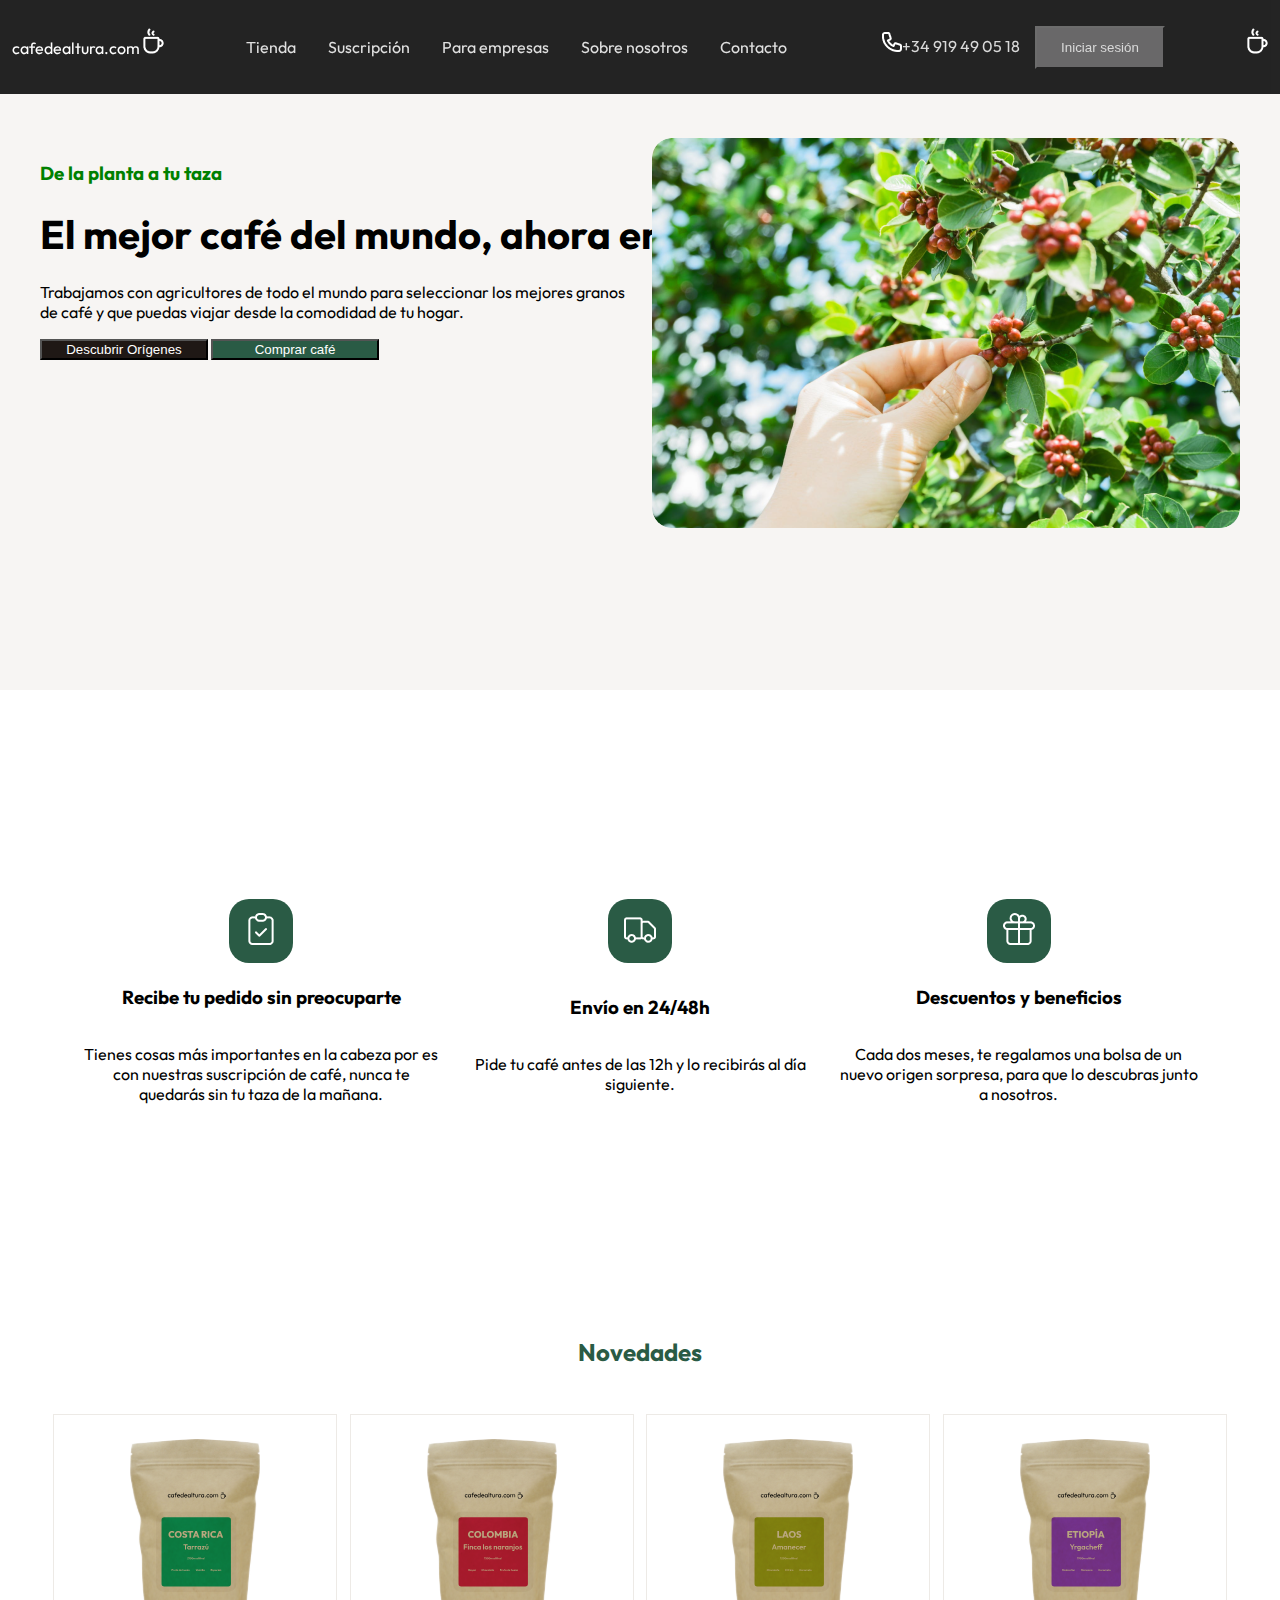
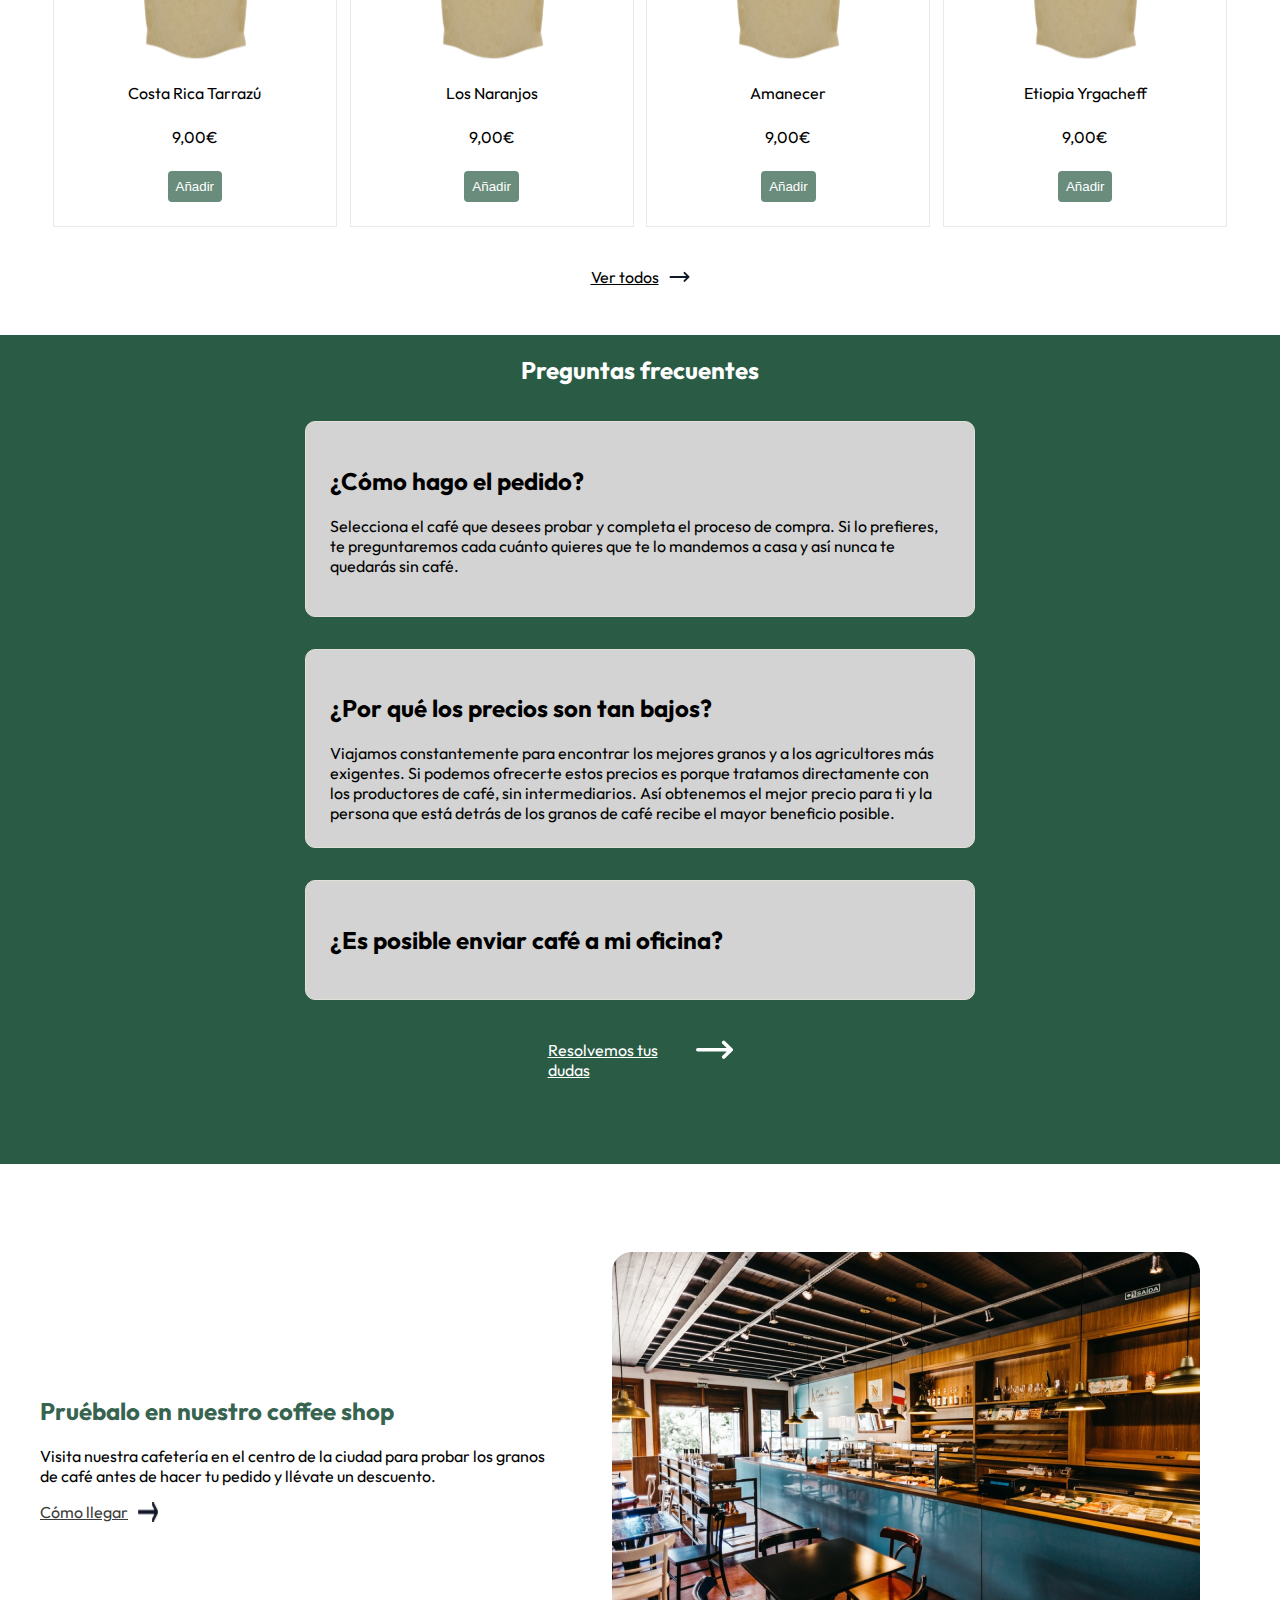
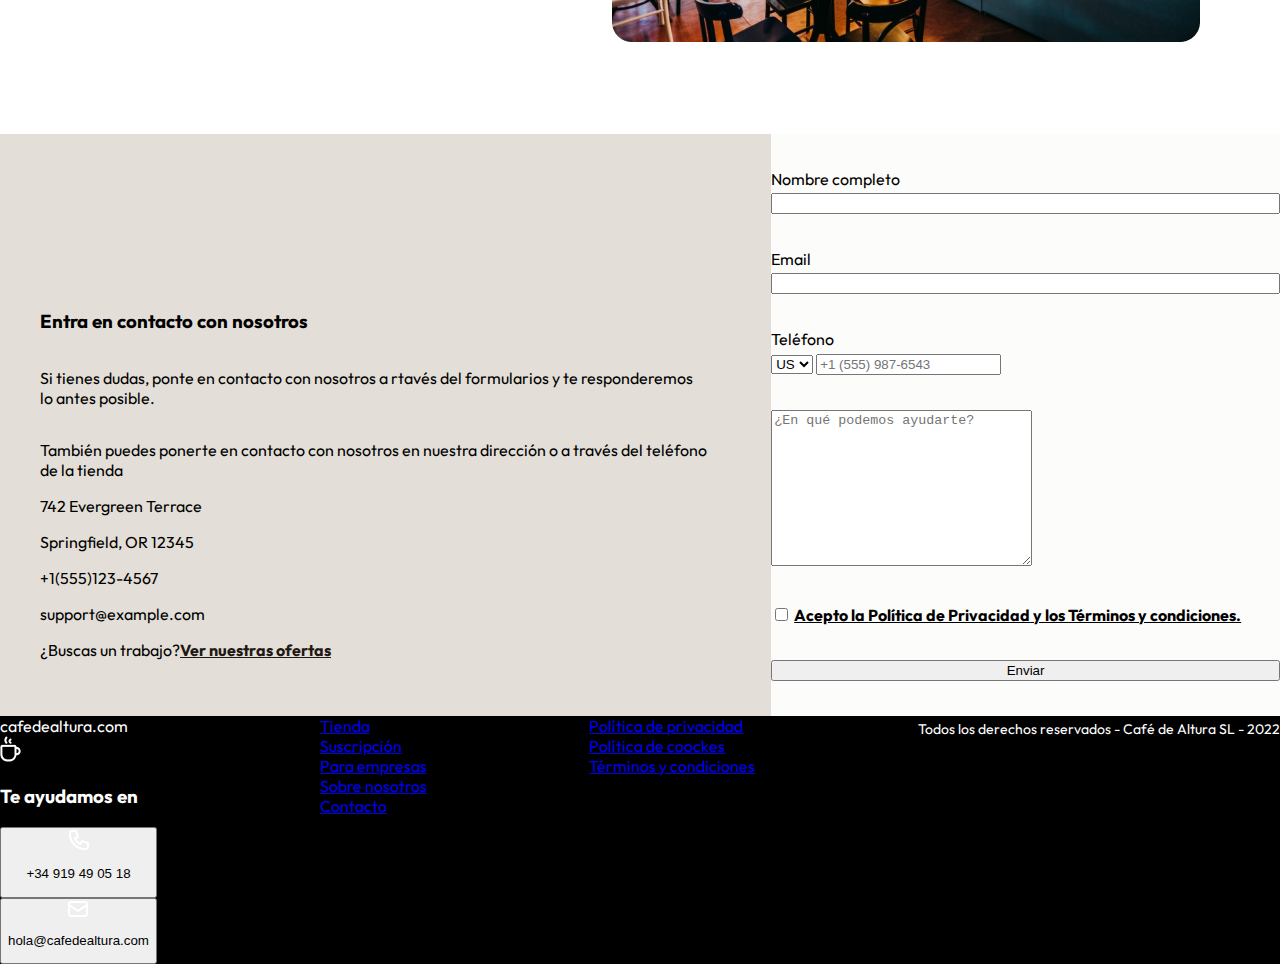
==== index.html @ 058c76ec "cierre de noche" ====
<!DOCTYPE html>
<html lang="en">

<head>
    <meta charset="UTF-8">
    <meta http-equiv="X-UA-Compatible" content="IE=edge">
    <meta name="viewport" content="width=device-width, initial-scale=1.0">
    <title>Document</title>

    <link rel="stylesheet" href="./styles/style.css">
    <link rel="preconnect" href="https://fonts.googleapis.com">
    <link rel="preconnect" href="https://fonts.gstatic.com" crossorigin>
    <link href="https://fonts.googleapis.com/css2?family=Outfit:wght@100;400&display=swap" rel="stylesheet">
</head>

<nav>
    <p>cafedealtura.com <b> <img src="./images/Vector.png"></b></p>
    <div class="splitter">
        <p class="goto">Tienda</p>
        <p class="goto">Suscripción</p>
        <p class="goto">Para empresas</p>
        <p class="goto">Sobre nosotros</p>
        <p class="goto">Contacto</p>
    </div>
    <div class="phone">
        <a type="color:black" href="/"><img src="./images/Icon.png">+34 919 49 05 18</a>


        <button id="logInButton">Iniciar sesión</button>
    </div>
    <b> <img src="./images/Vector.png"> </b>
</nav>

<body>
    <section class="description">
        <article class="product">
            <h3 id="title">De la planta a tu taza</h3>
            <h1 class="declaration">El mejor café del mundo, ahora en tu casa.</h1>
            <p id="model" style="font-size: 16px;">Trabajamos con agricultores de todo el mundo para seleccionar los
                mejores
                granos de café y que puedas
                viajar desde la comodidad de tu hogar.
            </p>
            <div class="origin">
                <button id="origin"> Descubrir Orígenes</button>
                <button id="shop">Comprar café</button>
            </div>

        </article>

        <img class="coffe" src="./images/Hero image (1).png" width="588" height="390">
    </section>

    <!------------------------------COFFECARDS-------------------------------->
    <section class="coffeecards">
        <h1 class="coffeecardsText">Café con las mejores condiciones</h1>
        <article class="coffeecardsconditions">
            <div class="coffeecard">
                <button class="buttonforbuying"> <img src="./images/Icon (1).png"> </button>
                <h3>Recibe tu pedido sin preocuparte</h3>
                <p>Tienes cosas más importantes en la cabeza por es con nuestras suscripción de café, nunca te quedarás
                    sin
                    tu taza de la mañana.
                </p>
            </div>
            <div class="coffeecard">
                <button class="buttonforbuying" id="sending"> <img src="./images/Icon of truck.png"> </button>
                <h3>Envío en 24/48h</h3>
                <p>
                    Pide tu café antes de las 12h y lo recibirás al día siguiente.
                </p>
            </div>
            <div class="coffeecard">
                <button class="buttonforbuying" id="benefits"> <img src="./images/Icon of gift.png"> </button>
                <h3>Descuentos y beneficios</h3>
                <p>
                    Cada dos meses, te regalamos una bolsa de un nuevo origen sorpresa, para que lo descubras junto a
                    nosotros.
                </p>
            </div>
        </article>
    </section>

    <!------------------------------------------- NOVELTY---------------------------------------------->
    <h2 class="noveltyText" style="color: #2A5B45">Novedades</h2>
    <section class="novelty">
        <div class="products"><img class="imageSetUp" src="./images/Images.svg">Costa Rica Tarrazú
            <div>9,00€</div>
            <button class="addButton">Añadir</button>
        </div>
        <div class="products"><img class="imageSetUp" src="./images/Images (1).svg"> Los
            Naranjos
            <div>9,00€</div>
            <button class="addButton">Añadir</button>
        </div>
        <div class="products"><img class="imageSetUp" src="./images/Images2.svg">
            Amanecer
            <div>9,00€</div>
            <button class="addButton">Añadir</button>
        </div>
        <div class="products"><img class="imageSetUp" src="./images/Images 3.svg">
            Etiopia Yrgacheff
            <div>9,00€</div>
            <button class="addButton">Añadir</button>
        </div>
    </section>
    <!-- <a href="#" class="noveltyButton">Ver todos<img class="arrowSetup" src="./images/Icon (2).svg"></a> -->
    <a href="#" class="noveltyButton">Ver todos<img src="./images/Icon (2).svg"></a>

    <!------------------------------------------  FAQS----------------->
    <section class="faq">
        <h2 style="color:#FFFFFF">Preguntas frecuentes</h2>
        <!-- <div></div> -->
        <div class="divider">
            <h2>¿Cómo hago el pedido?</h2>

            <p> Selecciona el café que desees probar y completa el proceso de compra. Si lo prefieres, te preguntaremos
                cada cuánto quieres que te lo mandemos a casa y así nunca te quedarás sin café.</p>
        </div>
        <div class="divider">
            <h2>¿Por qué los precios son tan bajos?</h2>
            <!-- <div class="divider"></div> -->
            Viajamos constantemente para encontrar los mejores granos y a los agricultores más exigentes. Si podemos
            ofrecerte estos precios es porque tratamos directamente con los productores de café, sin intermediarios. Así
            obtenemos el mejor precio para ti y la persona que está detrás de los granos de café recibe el mayor
            beneficio posible.
        </div>
        <div class="divider">
            <h2>¿Es posible enviar café a mi oficina?</h2>
        </div>
        <div class="resolveDoubts">
            <a href="#" class="resolveDoubts">Resolvemos tus dudas<img src="./images/Icon (3).svg"></a>
        </div>
    </section>
    <!----------------------- COFFE SHOP  --------------->
    <section class="cometous">
        <div class="blockInfoCoffe">
            <h2 id="tryit">Pruébalo en nuestro coffee shop</h2>
            <p id="ourshopinthemid"> Visita nuestra cafetería en el centro de la ciudad para probar los granos de café
                antes de hacer tu
                pedido y
                llévate un descuento.</p>
            <div id="reachus">
                <a id="reachus" style="color:#3E3D3D" href="#">Cómo llegar<img src="./images/right arrow.png"></a>

            </div>
        </div>
        <div class="blockImageCoffe">
            <img class="visitUs" id="cofehero" src="./images/Hero coffe.png" alt="installment">
        </div>
    </section>

    <!-------------------------------  FORM --------------->
    <section class="contactus">
        <article class="contactInfo">
            <h3 id="headerOfContactUs">Entra en contacto con nosotros</h3>
            <p>Si tienes dudas, ponte en contacto con nosotros a rtavés del formularios y te responderemos lo antes
                posible.
            </p>
            <div>
                <p>También puedes ponerte en contacto con nosotros en nuestra dirección o a través del teléfono de
                    la tienda</p>
                <div>
                    <p>742 Evergreen Terrace </p>
                    <p>Springfield, OR 12345</p>
                </div>
                <div>
                    <p> +1(555)123-4567</p>
                </div>
                <div class="mail">
                    <p>support@example.com</p>
                </div>
                <div>
                    <p> ¿Buscas un trabajo?<a id="ourOffers" href="#">Ver nuestras ofertas</a></p>
                </div>
            </div>
        </article>
        <!-- class="form-article" -->
        <form class="form">
            <!-- class="separator" -->
            <div class="nameForm">
                <label for="nameForm">Nombre completo</label>
                <input type="text" name="nameForm" id="nameForm" required>
            </div>
            <div class="email">
                <label for="emailForm">Email</label>
                <input type="email" name="emailForm" id="emailForm" required>
            </div>
            <div class="telephoneForm">
                <label for="phoneForm">Teléfono</label>
                <div class="input-phone">
                    <select name="numbersPhone" id="opt">
                        <option value="us">US</option>
                        <option value="es">ES</option>
                        <option value="gr">GR</option>
                        <option value="fr">FR</option>
                        <option value="it">IT</option>
                    </select>
                    <input type="number" name="numbersPhone" id="numbersPhone" placeholder="+1 (555) 987-6543" required
                        minlength="8" maxlength="11">
                </div>
            </div>
            <div class="textArea">
                <label for="textareaForm"></label>
                <textarea name="textareaForm" id="textareaForm" cols="30" rows="10"
                    placeholder="¿En qué podemos ayudarte?" required></textarea>
            </div>
            <div class="checkTerms">
                <input type="checkbox" name="checkForm" id="checkForm" value="acept">
                <label for="checkForm"><a id="termsandConditions" href="#">Acepto la <span id="strong">Política de
                            Privacidad</span> y
                        los <span id="strong">Términos y condiciones.</span></a></label>
            </div>
            <button type="submit" id="buttonForm">Enviar</button>
        </form>

    </section>

    <!-------------------  FOOTER  -------------------->
    <footer id="footer">
        <div class="waysOfContact">
            <div class="">
                <p class="logo">cafedealtura.com</p>
                <img src="./images/Vector.png">
            </div>
            <h3 id="wehelpyou">Te ayudamos en</h3>
            <div class="waysOfContact">
                <button>
                    <div>
                        <img src="./images/Icon.png">
                        <p>+34 919 49 05 18</p>
                    </div>
                </button>
                <button>
                    <div>
                        <img src="./images/Icon (2).png">
                        <p>hola@cafedealtura.com</p>
                    </div>
                </button>
            </div>
        </div>
        <div class="directions">
            <a href="#">Tienda</a>
            <a href="#">Suscripción</a>
            <a href="#">Para empresas</a>
            <a href="#">Sobre nosotros</a>
            <a href="#">Contacto</a>
        </div>
        <div class="terms">
            <a href="#">Política de privacidad</a>
            <a href="#">Política de coockes</a>
            <a href="#">Términos y condiciones</a>
        </div>
        </div>
        <div id="copyrightfooter">
            <p>Todos los derechos reservados - Café de Altura SL - 2022</p>
        </div>
    </footer>
    <script src="main.js" type="module"></script>
</body>

</html>
---- styles/style.css ----
html,
body {
    margin: 0;
    padding: 0;
    font-family: 'Outfit', sans-serif;
    height: 100vw;

}

.description .novelty .faq .cometous .contactus footer {
    display: flex;
    flex-direction: column;
    align-items: center;
    justify-content: flex-start;
}

/*-------------------------------------------------NAV-----------------------------------*/
nav {
    display: flex;
    align-content: flex-start;
    justify-content: space-between;
    background: black;
    padding: 12px 40px;
    color: white;
    /* height: 64px; */
    font-style: normal;
    align-items: center;
    font-weight: 400;
    line-height: 35px;
    opacity: 0.86;
    bottom: 24px;
    top: 24px;
    padding: 12px;

}

div.splitter {
    display: flex;
    justify-content: center;
    background: black;
    gap: 32px;


}

#logInButton {
    padding: 12px 24px;
    width: 130px;
    /* height: 40px; */
    background-color: #515051;
    color: #D3D3D3;
}

.phone a {
    outline: none;
    text-decoration: none;
    color: #D3D3D3;
    padding: 40px 12px;

}


.goto {
    color: white;
    /* height: 36px; */
    font-style: normal;
    font-weight: 400;
    line-height: 35px;
    opacity: 0.86;

}

.callus {
    width: 200px;
    /* height: 24px; */
}


h1 {

    line-height: 44px;
    width: 1288px;
}

/*-------------------------------------------------DESCRIPTION-----------------------------------*/
#model {
    /* height: 50px; */
    width: 600px;
}

#shop {
    background-color: #2A5B45;
    color: white;
    width: 168px;
    /* height: 40px; */
}

#origin {
    background-color: #1F1815;
    color: #FFFFFF;
    width: 168px;
    /* height: 40px; */
}

.description {
    display: flex;
    flex-direction: column;
    flex-basis: content;
    height: 500px;
    background: #E3DED74D 30%;
    padding: 48px 40px;
    gap: 8px;


}

.description .coffe {
    display: flex;
    flex-direction: row;

}

.coffe {

    position: absolute;
    bottom: 48px;
    right: 40px;
    top: 138px;
    border-radius: 20px;
}



.declaration,
#model {
    display: flex;
    flex-direction: column;
    flex-wrap: wrap;
    justify-content: space-between;
    flex-shrink: inherit;
    overflow-wrap: normal;
    align-items: flex-start;



}

.declaration {
    font-size: 40px;
    width: fit-content;
    block-size: fit-content;
}


#imageofcofferecolecting {
    display: flex;
    align-items: flex-end;
    left: 700px;
    margin-left: 700px;

}

#title {
    left: 18px;
    color: green;
}



div.phone {
    gap: 64px;
}

/*------------------------------------------------COFFECARDS------------------------------*/

article.coffeecardsconditions {
    display: flex;
    flex-direction: row;
    align-items: center;
    /* height: 486px; */
    padding: 48px 40px;
    width: 40px;
    left: 10px;
    flex: content;
    column-gap: 16px;
    justify-content: space-evenly;
}


.buttonforbuying {
    width: 64px;
    height: 64px;
    background-color: #2A5B45;
    border-radius: 20px;
    position: absolute;
    bottom: 230px;
    border: #FFFFFF;
    margin-top: 124px;
}




/* left: 10px; */
/* column-gap: 24px; */


/*importante*/
div.coffeecard {
    width: 400px;
    height: 300px;
    position: relative;
    background-color: #FFFFFF;
    display: flex;
    flex-direction: column;
    align-items: center;
    justify-content: center;
    align-content: center;
    border-radius: 20px;
}



.coffeecards {
    display: flex;
    flex-wrap: wrap;
    justify-content: center;
    align-items: center;
    text-align: center;
    align-self: flex-start;
    background-image: url(https://s3-alpha-sig.figma.com/img/03a7/c79a/086aa1e226e5adfe010fd0fb3ff3e2cb?Expires=1685318400&Signature=[base64]&Key-Pair-Id=APKAQ4GOSFWCVNEHN3O4);
    background-repeat: no-repeat;
    background-size: cover;
    background-position-x: center;
    background-position: center center;
    min-height: 60vh;
    padding: 40px;
    left: 40px;
    align-content: center;

}

/*------------------------------------------novelty-------------------------------------*/
.novelty {
    background-color: #FFFFFF;
    display: flex;
    flex-direction: row;
    align-items: center;
    justify-content: space-evenly;
    /* height: 486px; */
    align-content: center;
    align-items: baseline;
    margin: 40px;
}

.tag {
    top: -200px;
    position: relative;
}

.imageSetUp {
    margin-top: 24px;
}

.noveltyText {
    display: flex;
    flex-direction: row;
    justify-content: center;
    line-height: 44px;


}

.addButton {
    /* background-color: #2A5B45; */
    color: white;
    border-radius: 4px;
    background: rgba(42, 91, 69, 0.7);
    border-color: rgba(42, 91, 69, 0.7);
    border: none;
    padding: 8px;
    gap: 8px;
    margin-bottom: 24px;
}



.noveltyButton {
    display: flex;
    flex-direction: row;
    justify-content: center;
    text-align: center;
    position: relative;
    text-decoration: underline;
    color: black;
    gap: 10px;
    margin-bottom: 48px;

}

div.products {
    display: flex;
    flex-direction: column;
    justify-content: center;
    align-items: center;
    justify-content: space-evenly;
    width: 282px;
    /* height: auto; */
    border: 1px solid #EDEAE6;
    gap: 24px;
}

section.novedades {
    display: flex;
    flex-direction: row;
    flex: none;
    height: 348px;
}


/* #cofehero {

} */



.coffeecardsText {
    color: #FFFFFF;


}


/* p.product {
    color: white;
    font-size: 24px;
    line-height: 28px;
    text-align: initial;
    height: 240px;
    left: 200px;
    position: relative;
    bottom: 100px;
} */




/*-------------------------------------------------------FAQS-----------------------------------------*/
.divider {
    width: 620px;
    border: 1px solid #E3DED7;
    background-color: #D3D3D3;
    border-radius: 10px;
    padding: 24px;
    margin: 16px;
}

.resolveDoubts {
    gap: 10px;
    color: #FFFFFF;
    display: flex;
    margin-bottom: 52px;
    margin-top: 12px;
    outline-color: #5F8474;
}


/* .Contactus, aside{
    display: flex;
} */


.faq {
    height: auto;
    display: flex;
    flex-direction: column;
    flex-wrap: wrap;
    align-content: center;
    justify-content: space-between;
    align-items: center;
    background-color: #2A5B45;
}

/*--------------------------------------------COFFE SHOP---------------------*/
.cometous {
    display: flex;
    flex-direction: row;
    justify-content: space-between;
    flex-wrap: wrap;
    padding: 48px 40px;
    align-items: center;
}


#ourshopinthemid {
    width: 510px;
    block-size: fit-content;
}

#tryit {
    color: #376450;
}

#reachus {
    color: #3E3D3D;
    gap: 10px;
    display: flex;
}

#visitUs {
    display: flex;
    flex-direction: row;
    justify-content: center;
    height: 390px;
    flex-wrap: wrap;
    align-content: center;
    align-items: center;
}

#cofehero {
    width: 588px;
    border-radius: 20px;
    padding: 40px;
}

.visitUs {
    width: 400px;
}

/*----------------------------------------FORM----------------------------------*/
section.contactus {
    display: flex;
    flex-direction: row;
    justify-content: flex-start;
    width: auto;
    gap: 24px;
    background-color: #E3DED7;
}



#ourOffers {
    color: #1F1815;
    font-weight: bolder;
}

.contactInfo {
    background-color: #E3DED7;
    display: flex;
    flex-direction: column;
    padding: 40px;
    margin-top: 116px;
    width: auto;
    justify-content: center;
    align-items: flex-start;
    text-justify: distribute;
}

.form-article {
    width: 588px;
    height: 552px;
    display: flex;
    flex-direction: column;
    column-gap: 24px;
    justify-content: center;
    align-items: center;
    padding: 32px 32px 32px 48px;
    gap: 24px;
    margin-right: 40px;
}

.form {
    display: flex;
    flex-direction: column;
    justify-content: space-evenly;
    background-color: #FCFCFB;
    width: 588px;


}

/* .separator {
    flex-direction: column;
    display: flex;
    justify-content: space-evenly;
} */

.nameForm {
    display: flex;
    flex-direction: column;
    gap: 4px;
}

.email {
    display: flex;
    flex-direction: column;
    gap: 4px;
}

.telephoneForm {
    display: flex;
    flex-direction: column;
    gap: 4px;
}

#termsandConditions {
    color: black;
    font-weight: bold;
}




/*------------------------------------------------------------FOOTER----------------------------*/
/*eventlisteners, web storages, */

#footer {
    width: auto;
    background-color: black;
    display: flex;
    flex-direction: row;
    justify-content: space-between;


}

#copyrightfooter {
    display: flex;
    color: white;
    justify-content: center;
    font-size: 14px;
    position: relative;
    bottom: 10px;
    
}
.waysOfContact{
    display: flex;
    flex-direction: column;
}
#wehelpyou {
    color: white;

}

.logo {
    color: white;
    margin: 0px;
}

.directions {
    display: flex;
    flex-direction: column;
}

.terms {
    display: flex;
    flex-direction: column;
}
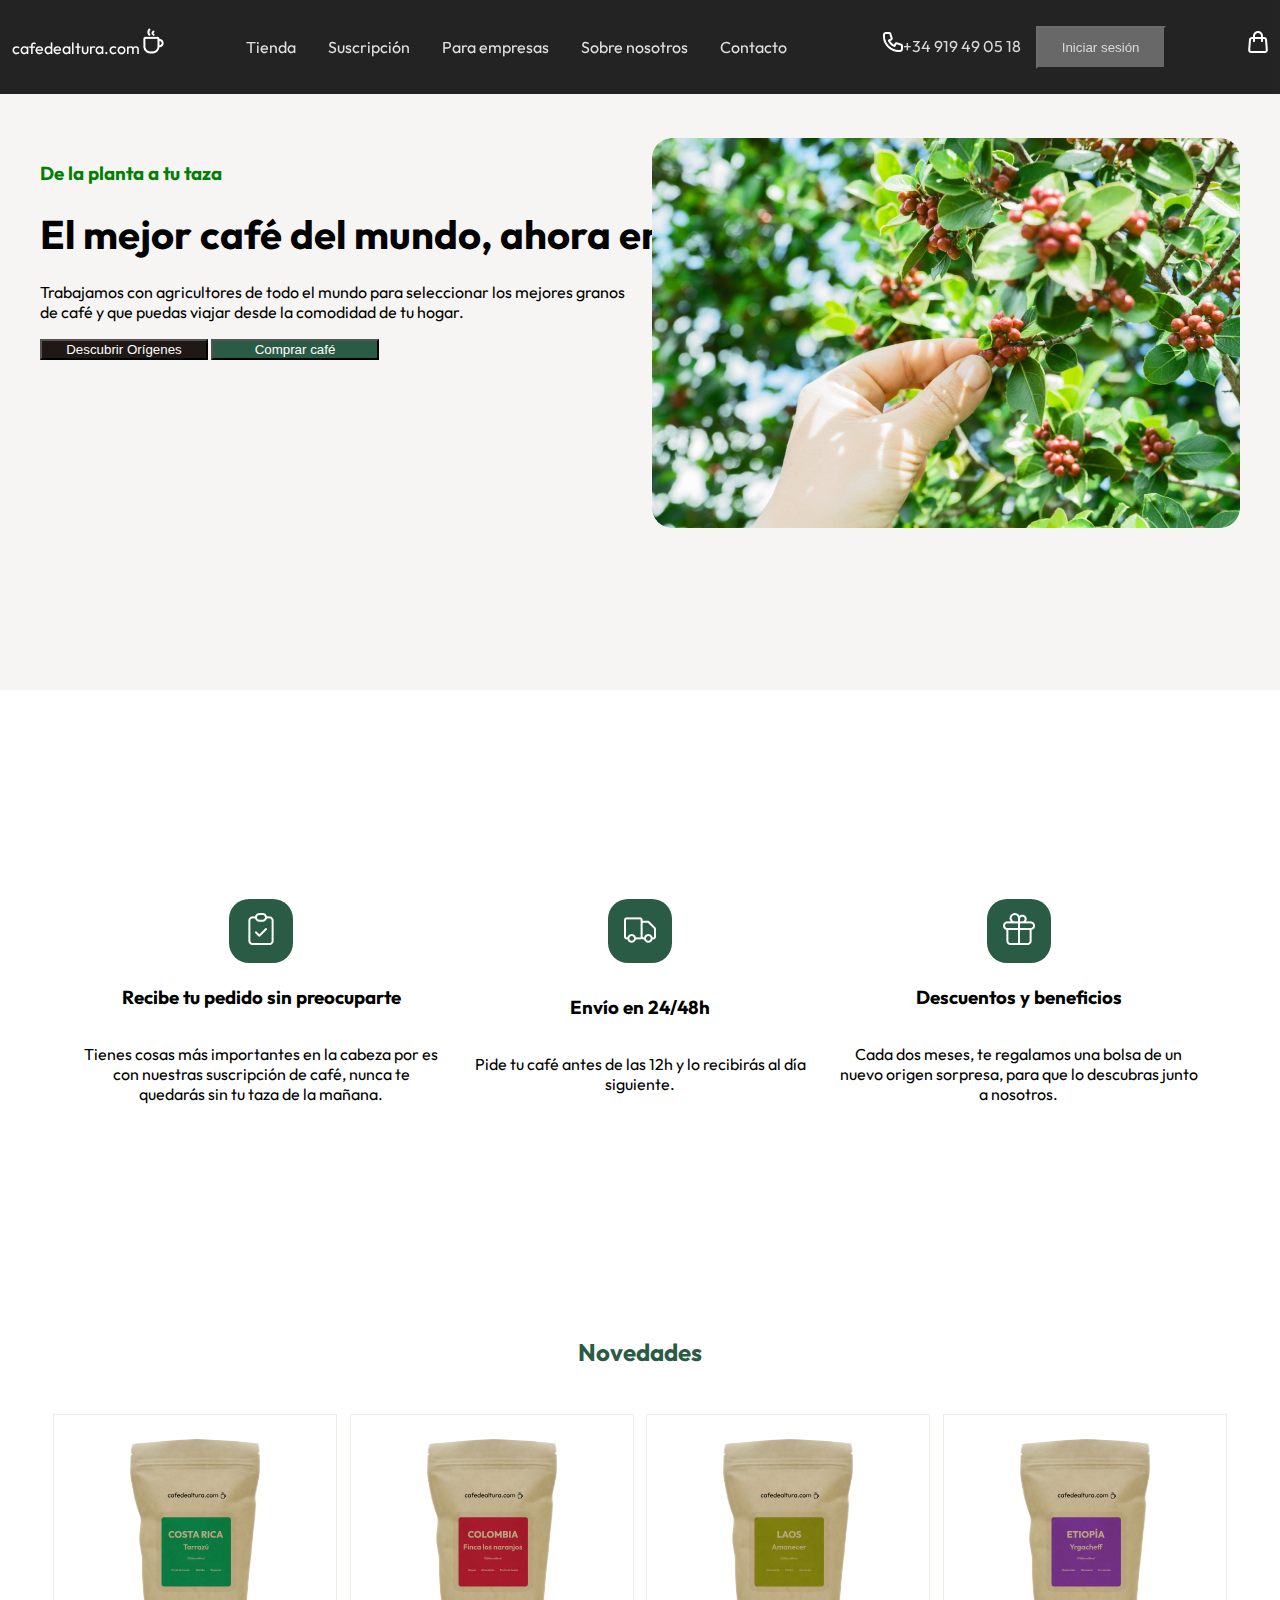
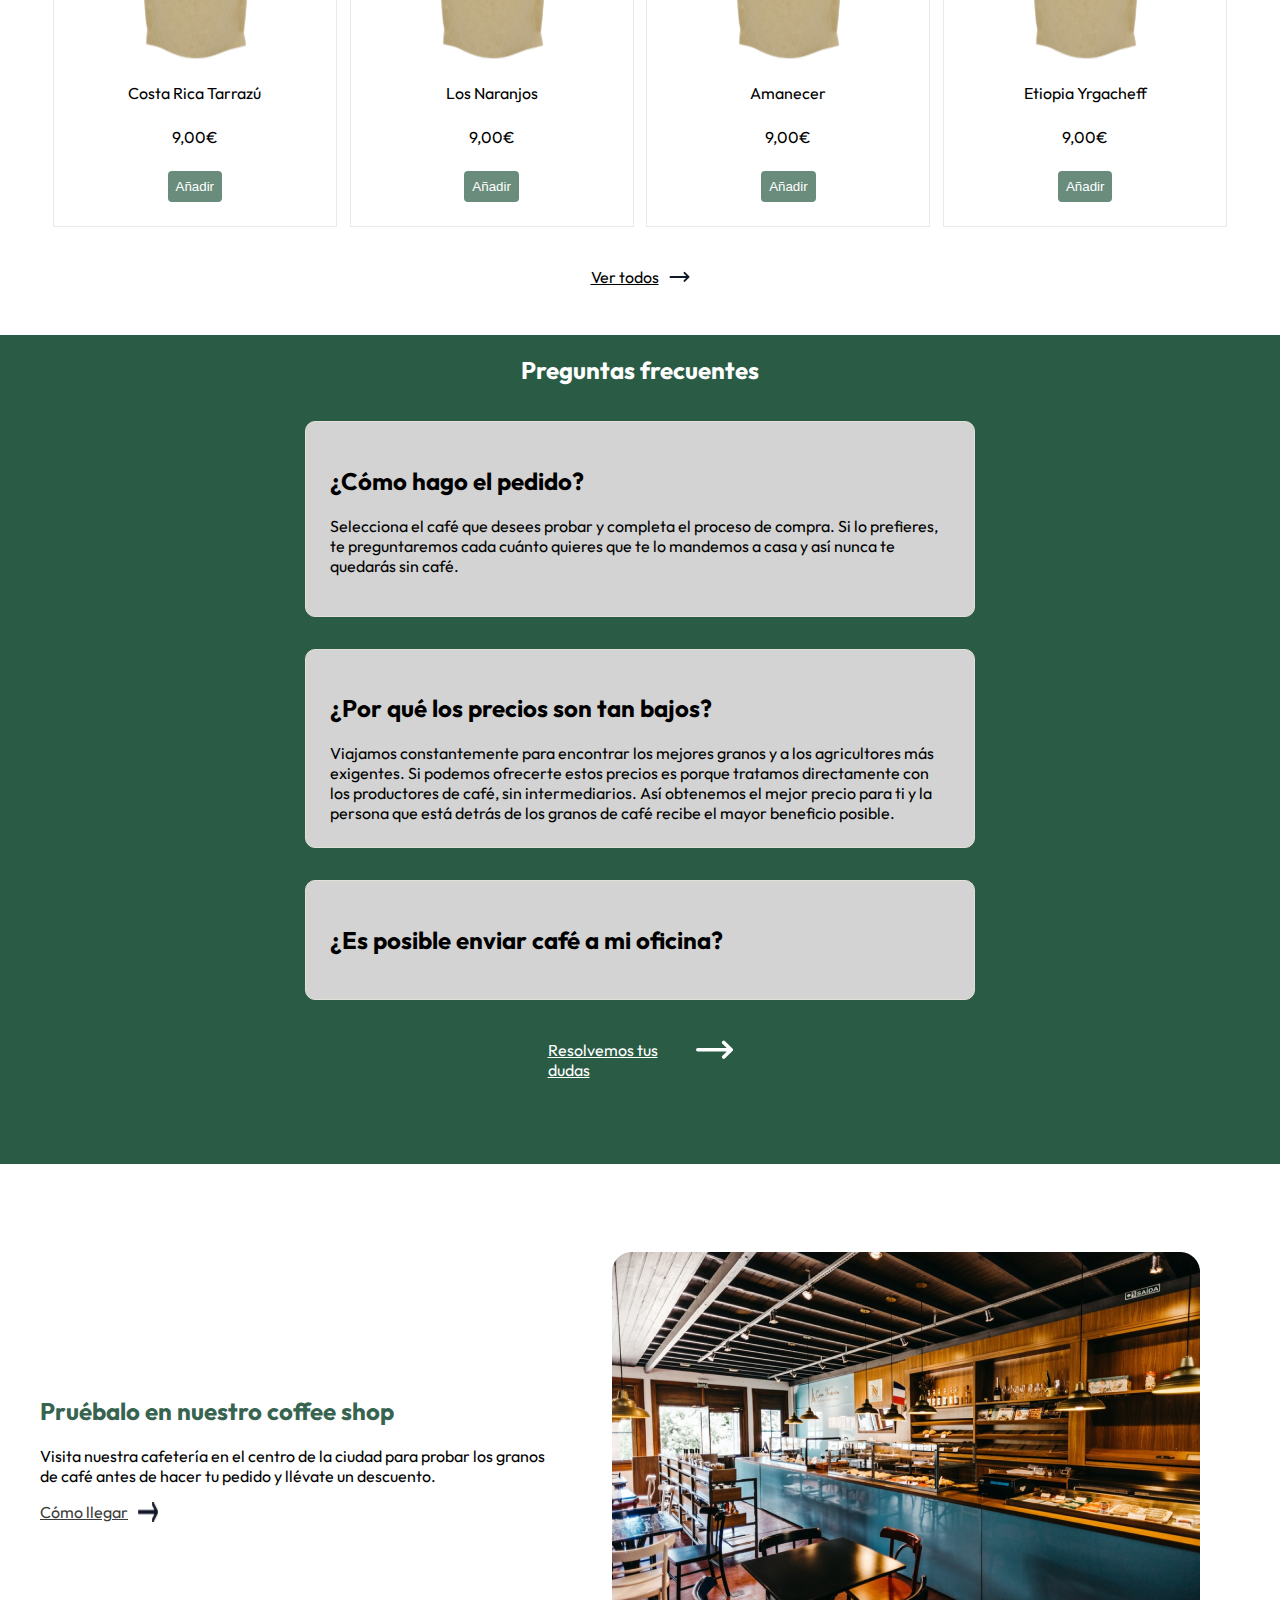
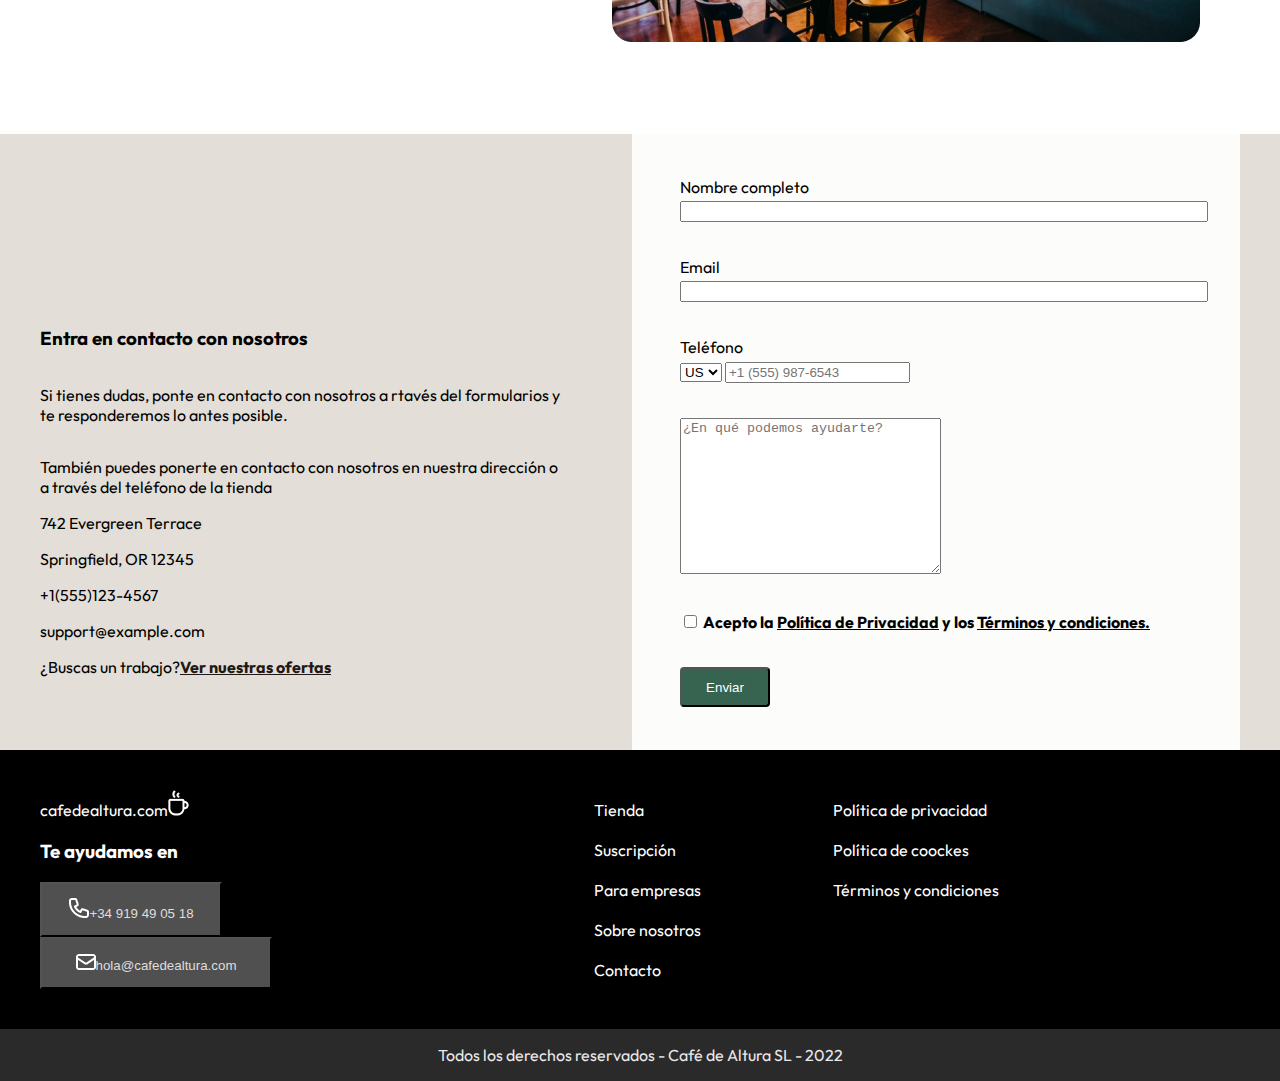
==== commit e6f3134a: "footer and form finished" ====
--- a/index.html
+++ b/index.html
@@ -28,7 +28,7 @@
 
         <button id="logInButton">Iniciar sesión</button>
     </div>
-    <b> <img src="./images/Vector.png"> </b>
+    <b> <img src="./images/Group.png"> </b>
 </nav>
 
 <body>
@@ -217,40 +217,43 @@
     </section>
 
     <!-------------------  FOOTER  -------------------->
-    <footer id="footer">
-        <div class="waysOfContact">
-            <div class="">
-                <p class="logo">cafedealtura.com</p>
-                <img src="./images/Vector.png">
-            </div>
-            <h3 id="wehelpyou">Te ayudamos en</h3>
-            <div class="waysOfContact">
-                <button>
-                    <div>
-                        <img src="./images/Icon.png">
-                        <p>+34 919 49 05 18</p>
-                    </div>
-                </button>
-                <button>
-                    <div>
-                        <img src="./images/Icon (2).png">
-                        <p>hola@cafedealtura.com</p>
-                    </div>
-                </button>
-            </div>
-        </div>
-        <div class="directions">
-            <a href="#">Tienda</a>
-            <a href="#">Suscripción</a>
-            <a href="#">Para empresas</a>
-            <a href="#">Sobre nosotros</a>
-            <a href="#">Contacto</a>
-        </div>
-        <div class="terms">
-            <a href="#">Política de privacidad</a>
-            <a href="#">Política de coockes</a>
-            <a href="#">Términos y condiciones</a>
-        </div>
+    <footer class="firstPartOfFooter">
+        <div id="footer">
+            <div class="waysOfContact" id="identity">
+                <div>
+                    <p class="logo">cafedealtura.com<img src="./images/Vector.png"></p>
+                </div>
+                <h3 id="wehelpyou">Te ayudamos en</h3>
+                <div class="waysOfContact">
+                    <button class="contact" id="phone">
+                        <div>
+                            <p><img src="./images/Icon.png">+34 919 49 05 18</p>
+                        </div>
+                    </button>
+                    <div></div>
+                    <button class="contact" id="email">
+                        <div>
+                            <p><img src="./images/Icon (2).png">hola@cafedealtura.com</p>
+                        </div>
+                    </button>
+                </div>
+            </div>
+            <div class="directionsAndTerms">
+                <div class="directions">
+                    <a href="#" class="logo">Tienda</a>
+                    <a href="#" class="logo">Suscripción</a>
+                    <a href="#" class="logo">Para empresas</a>
+                    <a href="#" class="logo">Sobre nosotros</a>
+                    <a href="#" class="logo">Contacto</a>
+                </div>
+                <div class="terms">
+                    <a href="#" class="logo">Política de privacidad</a>
+                    <a href="#" class="logo">Política de coockes</a>
+                    <a href="#" class="logo">Términos y condiciones</a>
+                </div>
+                
+            </div>
+            <div></div>
         </div>
         <div id="copyrightfooter">
             <p>Todos los derechos reservados - Café de Altura SL - 2022</p>
--- a/styles/style.css
+++ b/styles/style.css
@@ -431,11 +431,11 @@
 section.contactus {
     display: flex;
     flex-direction: row;
-    justify-content: flex-start;
+    justify-content: space-between;
     width: auto;
     gap: 24px;
     background-color: #E3DED7;
-}
+flex-wrap: nowrap;}
 
 
 
@@ -454,36 +454,28 @@
     justify-content: center;
     align-items: flex-start;
     text-justify: distribute;
-}
-
-.form-article {
+    width: 50vw;
+}
+
+.form {
     width: 588px;
     height: 552px;
     display: flex;
     flex-direction: column;
     column-gap: 24px;
     justify-content: center;
-    align-items: center;
     padding: 32px 32px 32px 48px;
     gap: 24px;
     margin-right: 40px;
-}
-
-.form {
-    display: flex;
-    flex-direction: column;
     justify-content: space-evenly;
     background-color: #FCFCFB;
-    width: 588px;
-
-
-}
-
-/* .separator {
-    flex-direction: column;
-    display: flex;
-    justify-content: space-evenly;
-} */
+    width: 50vw;
+}
+
+
+#strong{
+    text-decoration: underline;
+}
 
 .nameForm {
     display: flex;
@@ -506,53 +498,136 @@
 #termsandConditions {
     color: black;
     font-weight: bold;
-}
-
-
+    text-decoration: none;
+}
+
+#buttonForm {
+    width: 90px;
+    height: 40px;
+    background-color: #376450;
+    color: white;
+    border-radius: 4px;
+}
+.checkForm{
+    text-decoration: none;
+}
 
 
 /*------------------------------------------------------------FOOTER----------------------------*/
 /*eventlisteners, web storages, */
-
-#footer {
+.firstPartOfFooter {
+    display: flex;
+    flex-direction: column;
+    justify-content: space-between;
+}
+
+
+#footer  {
     width: auto;
     background-color: black;
     display: flex;
     flex-direction: row;
     justify-content: space-between;
-
-
-}
+    row-gap: 100px;
+
+}
+
 
 #copyrightfooter {
     display: flex;
-    color: white;
-    justify-content: center;
-    font-size: 14px;
+    flex-direction: column;
+    align-items: flex-start;
+    justify-content: center;
+    align-content: center;
+    flex-wrap: wrap;
+    background-color: #2B2A2B;
+    color: #E9E9E9;
+}
+
+
+
+#identity {
+    padding: 40px;
+}
+
+.waysOfContact {
+    display: flex;
+    flex-direction: column;
+
+
+}
+
+#wehelpyou {
+    color: white;
+
+}
+
+.directionsAndTerms {
+    display: flex;
+    flex-direction: row;
+    justify-content: space-between;
+    align-items: center;
     position: relative;
-    bottom: 10px;
-    
-}
-.waysOfContact{
-    display: flex;
-    flex-direction: column;
-}
-#wehelpyou {
-    color: white;
-
+    width: 425px;
+}
+
+.logo a:hover {
+    color: white;
+    margin: 0px;
+    text-decoration: none;
 }
 
 .logo {
     color: white;
     margin: 0px;
+    text-decoration: none;
+}
+
+a.logo {
+    margin: 10px;
+}
+
+a.logo:link {
+    text-decoration: none;
 }
 
 .directions {
     display: flex;
     flex-direction: column;
-}
+    justify-content: center;
+    column-gap: 16px;
+
+
+
+}
+
 
 .terms {
     display: flex;
     flex-direction: column;
+    justify-content: center;
+    align-items: flex-start;
+    align-content: stretch;
+    flex-wrap: wrap;
+    bottom: 40px;
+    position: relative;
+
+}
+
+.terms a {
+    text-decoration: none;
+}
+
+#email {
+    width: 232px;
+}
+
+.contact {
+    color: #DEDEDE;
+    background-color: #515051;
+}
+
+
+#phone {
+    width: 182px;
 }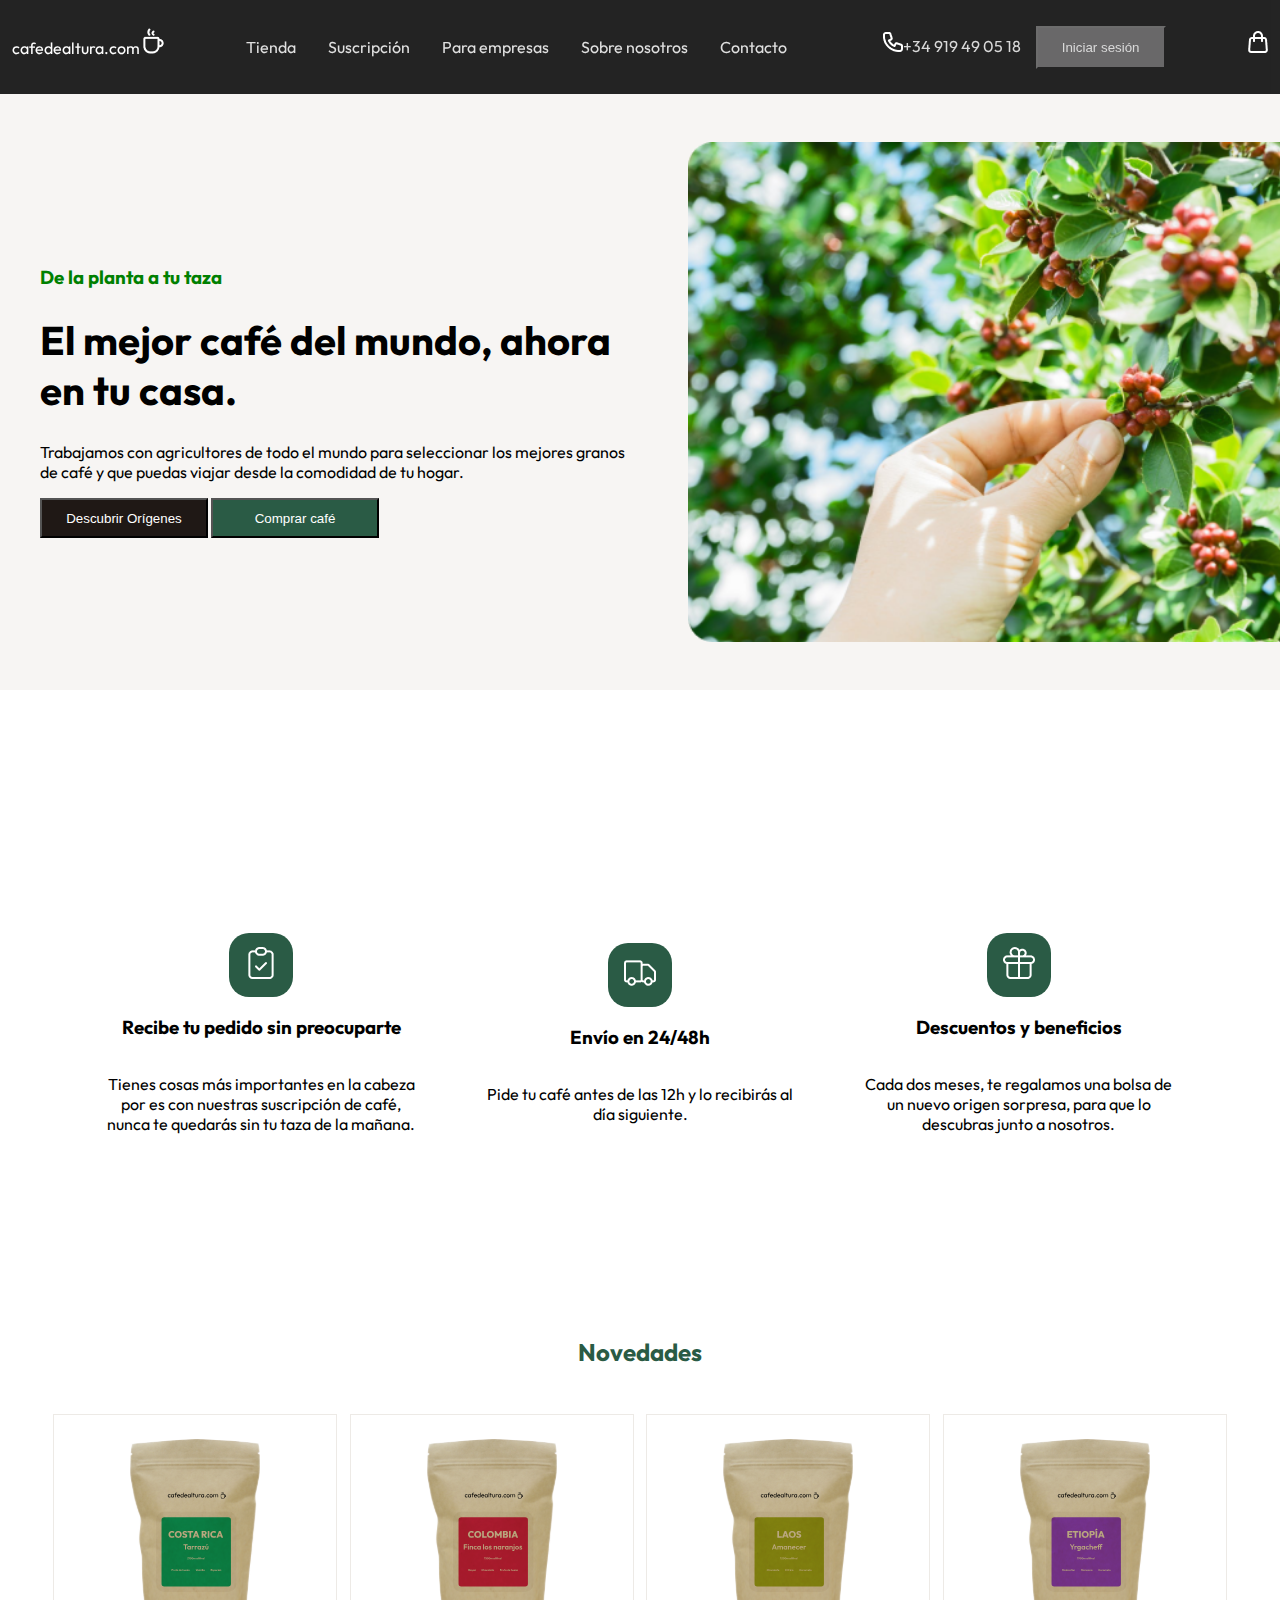
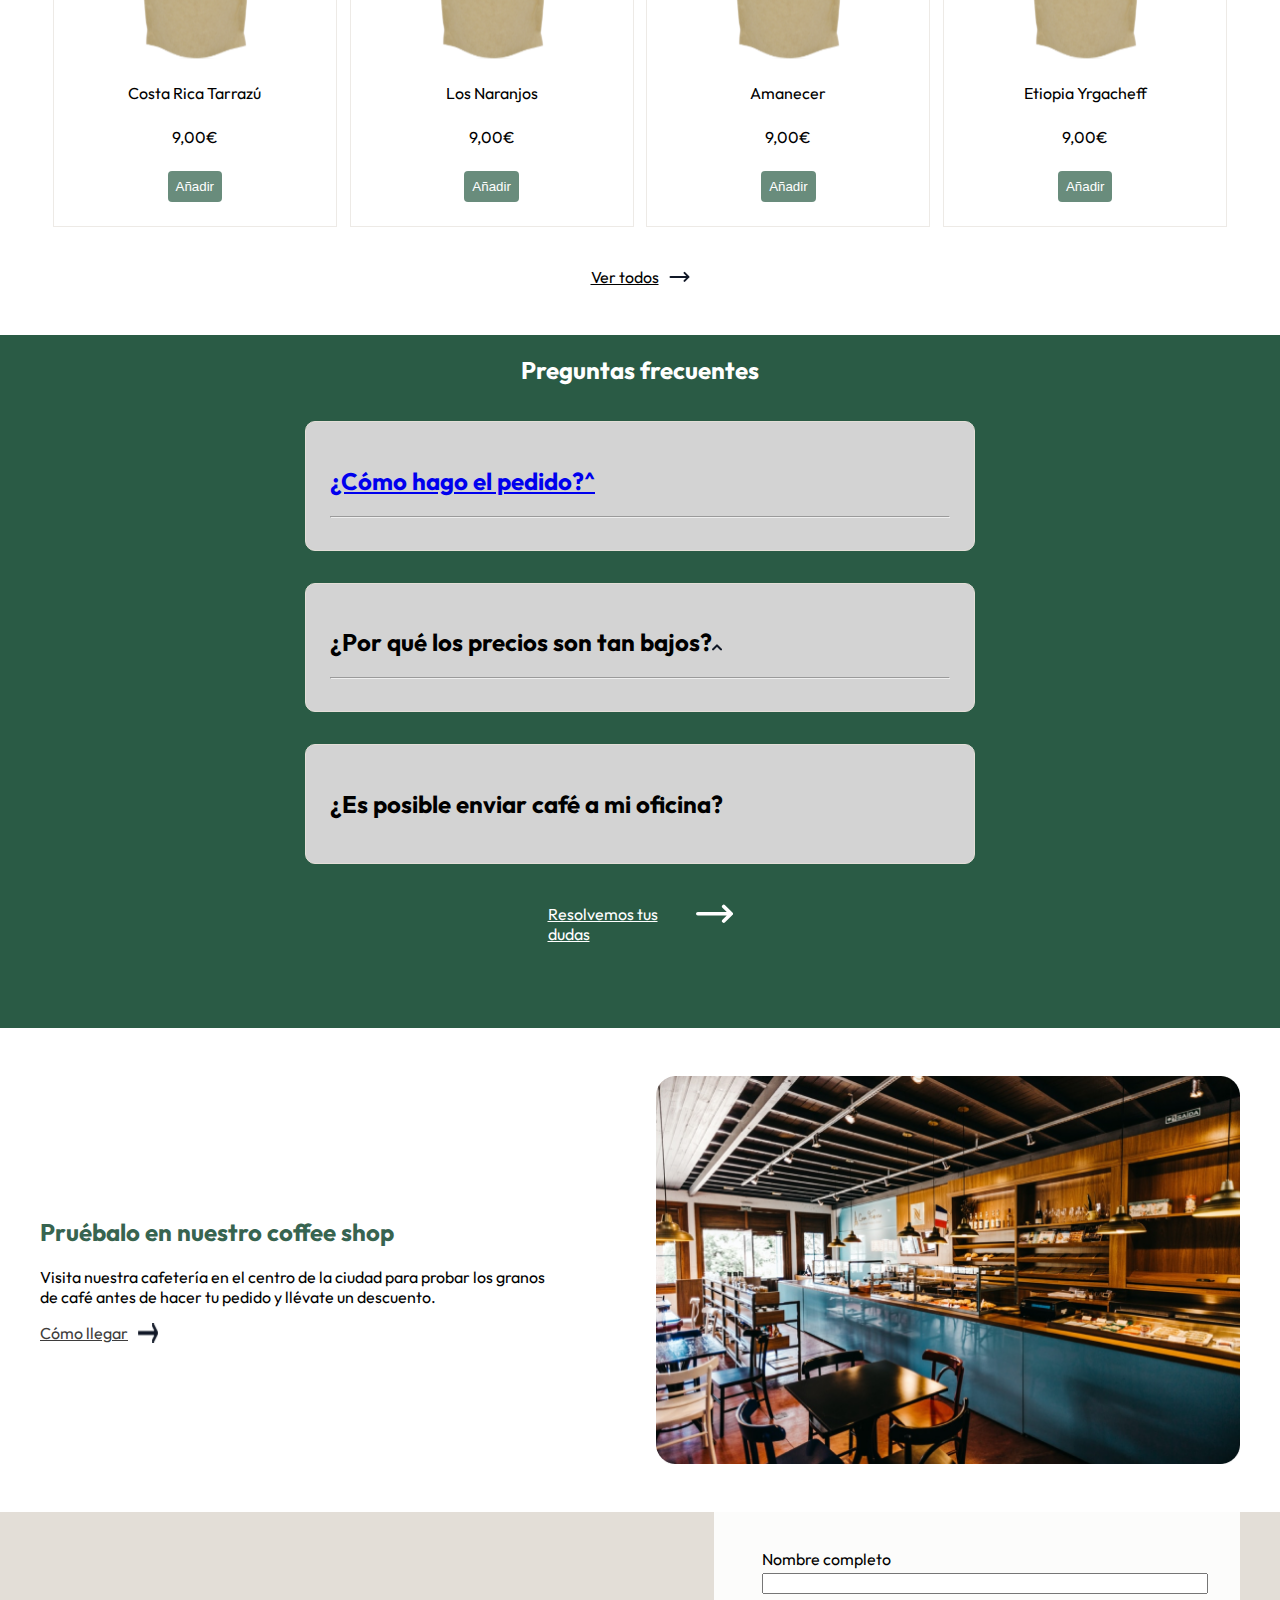
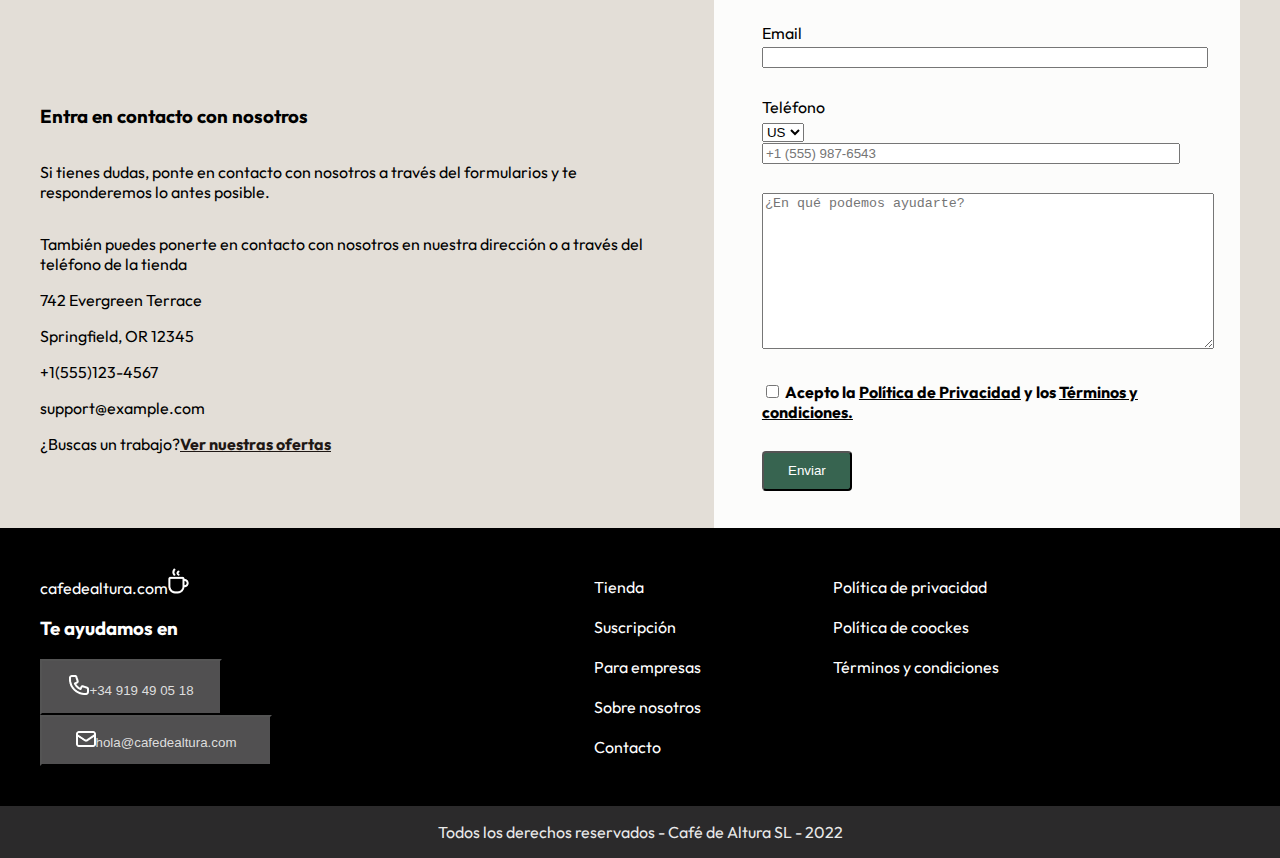
==== commit 731ade38: "formulario corregido y shop.html casi" ====
--- a/index.html
+++ b/index.html
@@ -33,22 +33,30 @@
 
 <body>
     <section class="description">
-        <article class="product">
-            <h3 id="title">De la planta a tu taza</h3>
-            <h1 class="declaration">El mejor café del mundo, ahora en tu casa.</h1>
-            <p id="model" style="font-size: 16px;">Trabajamos con agricultores de todo el mundo para seleccionar los
-                mejores
-                granos de café y que puedas
-                viajar desde la comodidad de tu hogar.
-            </p>
-            <div class="origin">
-                <button id="origin"> Descubrir Orígenes</button>
-                <button id="shop">Comprar café</button>
-            </div>
-
-        </article>
-
-        <img class="coffe" src="./images/Hero image (1).png" width="588" height="390">
+        <div>
+            <!-- class="description" -->
+            <div class="product">
+                <h3 id="title">De la planta a tu taza</h3>
+                <h1 class="declaration">El mejor café del mundo, ahora en tu casa.</h1>
+                <p id="model" style="font-size: 16px;">Trabajamos con agricultores de todo el mundo para seleccionar los
+                    mejores
+                    granos de café y que puedas
+                    viajar desde la comodidad de tu hogar.
+                </p>
+                <div class="origin">
+                    <button id="origin"> Descubrir Orígenes</button>
+                    <button id="shop">Comprar café</button>
+                </div>
+
+            </div>
+        </div>
+        <div id="cofe">
+            <!-- class="description" -->
+
+
+
+            <img class="description" src="./images/Hero image (1).png">
+        </div>
     </section>
 
     <!------------------------------COFFECARDS-------------------------------->
@@ -58,7 +66,8 @@
             <div class="coffeecard">
                 <button class="buttonforbuying"> <img src="./images/Icon (1).png"> </button>
                 <h3>Recibe tu pedido sin preocuparte</h3>
-                <p>Tienes cosas más importantes en la cabeza por es con nuestras suscripción de café, nunca te quedarás
+                <p>Tienes cosas más importantes en la cabeza por es con nuestras suscripción de café, nunca te
+                    quedarás
                     sin
                     tu taza de la mañana.
                 </p>
@@ -74,7 +83,8 @@
                 <button class="buttonforbuying" id="benefits"> <img src="./images/Icon of gift.png"> </button>
                 <h3>Descuentos y beneficios</h3>
                 <p>
-                    Cada dos meses, te regalamos una bolsa de un nuevo origen sorpresa, para que lo descubras junto a
+                    Cada dos meses, te regalamos una bolsa de un nuevo origen sorpresa, para que lo descubras junto
+                    a
                     nosotros.
                 </p>
             </div>
@@ -112,18 +122,37 @@
         <h2 style="color:#FFFFFF">Preguntas frecuentes</h2>
         <!-- <div></div> -->
         <div class="divider">
-            <h2>¿Cómo hago el pedido?</h2>
-
-            <p> Selecciona el café que desees probar y completa el proceso de compra. Si lo prefieres, te preguntaremos
-                cada cuánto quieres que te lo mandemos a casa y así nunca te quedarás sin café.</p>
+            <a href="#hide1" class="hide1" id="hide1">
+                <h2>¿Cómo hago el pedido?^
+            </a>
+            <a href="#show1" class="show1" id="show1"><img src="images/Icon (10).png" id="detract"></a></h2>
+
+
+            <hr>
+            </hr>
+            <div id="selectCoffee">
+                <p> Selecciona el café que desees probar y completa el proceso de compra. Si lo prefieres, te
+                    preguntaremos
+                    cada cuánto quieres que te lo mandemos a casa y así nunca te quedarás sin café.</p>
+            </div>
         </div>
         <div class="divider">
-            <h2>¿Por qué los precios son tan bajos?</h2>
+            <a id="show2">
+                <h2>¿Por qué los precios son tan bajos?<img src="images/Icon (4).png"><img src="images/Icon (10).png"
+                        id="detract"></h2>
+            </a>
             <!-- <div class="divider"></div> -->
-            Viajamos constantemente para encontrar los mejores granos y a los agricultores más exigentes. Si podemos
-            ofrecerte estos precios es porque tratamos directamente con los productores de café, sin intermediarios. Así
-            obtenemos el mejor precio para ti y la persona que está detrás de los granos de café recibe el mayor
-            beneficio posible.
+            <hr>
+            </hr>
+            <div id="ourCulture">
+                <p>
+                    Viajamos constantemente para encontrar los mejores granos y a los agricultores más exigentes. Si
+                    podemos
+                    ofrecerte estos precios es porque tratamos directamente con los productores de café, sin
+                    intermediarios. Así
+                    obtenemos el mejor precio para ti y la persona que está detrás de los granos de café recibe el mayor
+                    beneficio posible.</p>
+            </div>
         </div>
         <div class="divider">
             <h2>¿Es posible enviar café a mi oficina?</h2>
@@ -134,7 +163,7 @@
     </section>
     <!----------------------- COFFE SHOP  --------------->
     <section class="cometous">
-        <div class="blockInfoCoffe">
+        <div class="blockInfoCoffe" id="padding">
             <h2 id="tryit">Pruébalo en nuestro coffee shop</h2>
             <p id="ourshopinthemid"> Visita nuestra cafetería en el centro de la ciudad para probar los granos de café
                 antes de hacer tu
@@ -145,16 +174,16 @@
 
             </div>
         </div>
-        <div class="blockImageCoffe">
+        <div class="cometous">
             <img class="visitUs" id="cofehero" src="./images/Hero coffe.png" alt="installment">
         </div>
     </section>
-
+    <!-- https://www.youtube.com/watch?v=B3KBKX8mIHo -->
     <!-------------------------------  FORM --------------->
     <section class="contactus">
         <article class="contactInfo">
             <h3 id="headerOfContactUs">Entra en contacto con nosotros</h3>
-            <p>Si tienes dudas, ponte en contacto con nosotros a rtavés del formularios y te responderemos lo antes
+            <p>Si tienes dudas, ponte en contacto con nosotros a través del formularios y te responderemos lo antes
                 posible.
             </p>
             <div>
@@ -195,9 +224,9 @@
                         <option value="gr">GR</option>
                         <option value="fr">FR</option>
                         <option value="it">IT</option>
+                        <input type="number" name="numbersPhone" id="numbersPhone" placeholder="+1 (555) 987-6543"
+                            required minlength="8" maxlength="11">
                     </select>
-                    <input type="number" name="numbersPhone" id="numbersPhone" placeholder="+1 (555) 987-6543" required
-                        minlength="8" maxlength="11">
                 </div>
             </div>
             <div class="textArea">
@@ -251,7 +280,7 @@
                     <a href="#" class="logo">Política de coockes</a>
                     <a href="#" class="logo">Términos y condiciones</a>
                 </div>
-                
+
             </div>
             <div></div>
         </div>
--- a/styles/style.css
+++ b/styles/style.css
@@ -75,12 +75,10 @@
     /* height: 24px; */
 }
 
-
-h1 {
-
-    line-height: 44px;
-    width: 1288px;
-}
+div.phone {
+    gap: 64px;
+}
+
 
 /*-------------------------------------------------DESCRIPTION-----------------------------------*/
 #model {
@@ -92,42 +90,35 @@
     background-color: #2A5B45;
     color: white;
     width: 168px;
-    /* height: 40px; */
+    height: 40px;
 }
 
 #origin {
     background-color: #1F1815;
     color: #FFFFFF;
     width: 168px;
-    /* height: 40px; */
+    height: 40px;
 }
 
 .description {
     display: flex;
-    flex-direction: column;
+    flex-direction: row;
     flex-basis: content;
     height: 500px;
     background: #E3DED74D 30%;
-    padding: 48px 40px;
+    padding: 48px 20px 48px 40px;
     gap: 8px;
-
-
-}
-
-.description .coffe {
-    display: flex;
-    flex-direction: row;
-
-}
-
-.coffe {
-
-    position: absolute;
-    bottom: 48px;
-    right: 40px;
-    top: 138px;
-    border-radius: 20px;
-}
+    justify-content: space-between;
+    align-items: center;
+    background-color: #F7F5F3;
+
+}
+
+
+
+
+
+
 
 
 
@@ -152,13 +143,7 @@
 }
 
 
-#imageofcofferecolecting {
-    display: flex;
-    align-items: flex-end;
-    left: 700px;
-    margin-left: 700px;
-
-}
+
 
 #title {
     left: 18px;
@@ -167,11 +152,10 @@
 
 
 
-div.phone {
-    gap: 64px;
-}
+
 
 /*------------------------------------------------COFFECARDS------------------------------*/
+
 
 article.coffeecardsconditions {
     display: flex;
@@ -192,10 +176,7 @@
     height: 64px;
     background-color: #2A5B45;
     border-radius: 20px;
-    position: absolute;
-    bottom: 230px;
     border: #FFFFFF;
-    margin-top: 124px;
 }
 
 
@@ -217,6 +198,7 @@
     justify-content: center;
     align-content: center;
     border-radius: 20px;
+    padding: 24px;
 }
 
 
@@ -237,6 +219,7 @@
     padding: 40px;
     left: 40px;
     align-content: center;
+    flex-direction: row;
 
 }
 
@@ -326,21 +309,13 @@
 
 .coffeecardsText {
     color: #FFFFFF;
-
-
-}
-
-
-/* p.product {
-    color: white;
-    font-size: 24px;
-    line-height: 28px;
-    text-align: initial;
-    height: 240px;
-    left: 200px;
-    position: relative;
-    bottom: 100px;
-} */
+    display: flex;
+    flex-direction: column;
+
+
+}
+
+
 
 
 
@@ -381,16 +356,37 @@
     background-color: #2A5B45;
 }
 
+/* aqui hago los divs expandibles*/
+#selectCoffee{
+    display: none;
+}
+#ourCulture{
+    display: none;
+}
+
+
+.hide1:target  #selectCoffee {
+    display: inline;
+}
+
+
+#detract{
+    display: none;
+}
 /*--------------------------------------------COFFE SHOP---------------------*/
 .cometous {
     display: flex;
     flex-direction: row;
     justify-content: space-between;
-    flex-wrap: wrap;
-    padding: 48px 40px;
-    align-items: center;
-}
-
+    flex-wrap: nowrap;
+    /* padding: 48px 40px; */
+    align-items: center;
+    flex-grow: 1;
+}
+
+.blockInfoCoffe {
+    width: 45%;
+}
 
 #ourshopinthemid {
     width: 510px;
@@ -405,22 +401,28 @@
     color: #3E3D3D;
     gap: 10px;
     display: flex;
-}
-
-#visitUs {
-    display: flex;
-    flex-direction: row;
-    justify-content: center;
-    height: 390px;
+
+}
+
+#padding {
+    padding: 48px 40px;
+}
+
+.visitUs {
+    display: flex;
+    flex-direction: row;
+    justify-content: center;
     flex-wrap: wrap;
     align-content: center;
     align-items: center;
-}
+    width: 588px;
+}
+
 
 #cofehero {
-    width: 588px;
     border-radius: 20px;
-    padding: 40px;
+    flex-grow: 1;
+    padding: 48px 40px 48px 0px;
 }
 
 .visitUs {
@@ -435,7 +437,8 @@
     width: auto;
     gap: 24px;
     background-color: #E3DED7;
-flex-wrap: nowrap;}
+    flex-wrap: nowrap;
+}
 
 
 
@@ -450,15 +453,13 @@
     flex-direction: column;
     padding: 40px;
     margin-top: 116px;
-    width: auto;
     justify-content: center;
     align-items: flex-start;
-    text-justify: distribute;
-    width: 50vw;
+    /* width: 510px; */
+    /* flex-grow: 1; */
 }
 
 .form {
-    width: 588px;
     height: 552px;
     display: flex;
     flex-direction: column;
@@ -469,11 +470,12 @@
     margin-right: 40px;
     justify-content: space-evenly;
     background-color: #FCFCFB;
-    width: 50vw;
-}
-
-
-#strong{
+    flex-grow: 1;
+    width: 44%;
+}
+
+
+#strong {
     text-decoration: underline;
 }
 
@@ -493,6 +495,11 @@
     display: flex;
     flex-direction: column;
     gap: 4px;
+}
+
+#numbersPhone {
+    width: 92%;
+    flex-grow: 1;
 }
 
 #termsandConditions {
@@ -501,6 +508,11 @@
     text-decoration: none;
 }
 
+#textareaForm {
+    width: 100%;
+    flex-grow: 1;
+}
+
 #buttonForm {
     width: 90px;
     height: 40px;
@@ -508,7 +520,8 @@
     color: white;
     border-radius: 4px;
 }
-.checkForm{
+
+.checkForm {
     text-decoration: none;
 }
 
@@ -522,7 +535,7 @@
 }
 
 
-#footer  {
+#footer {
     width: auto;
     background-color: black;
     display: flex;
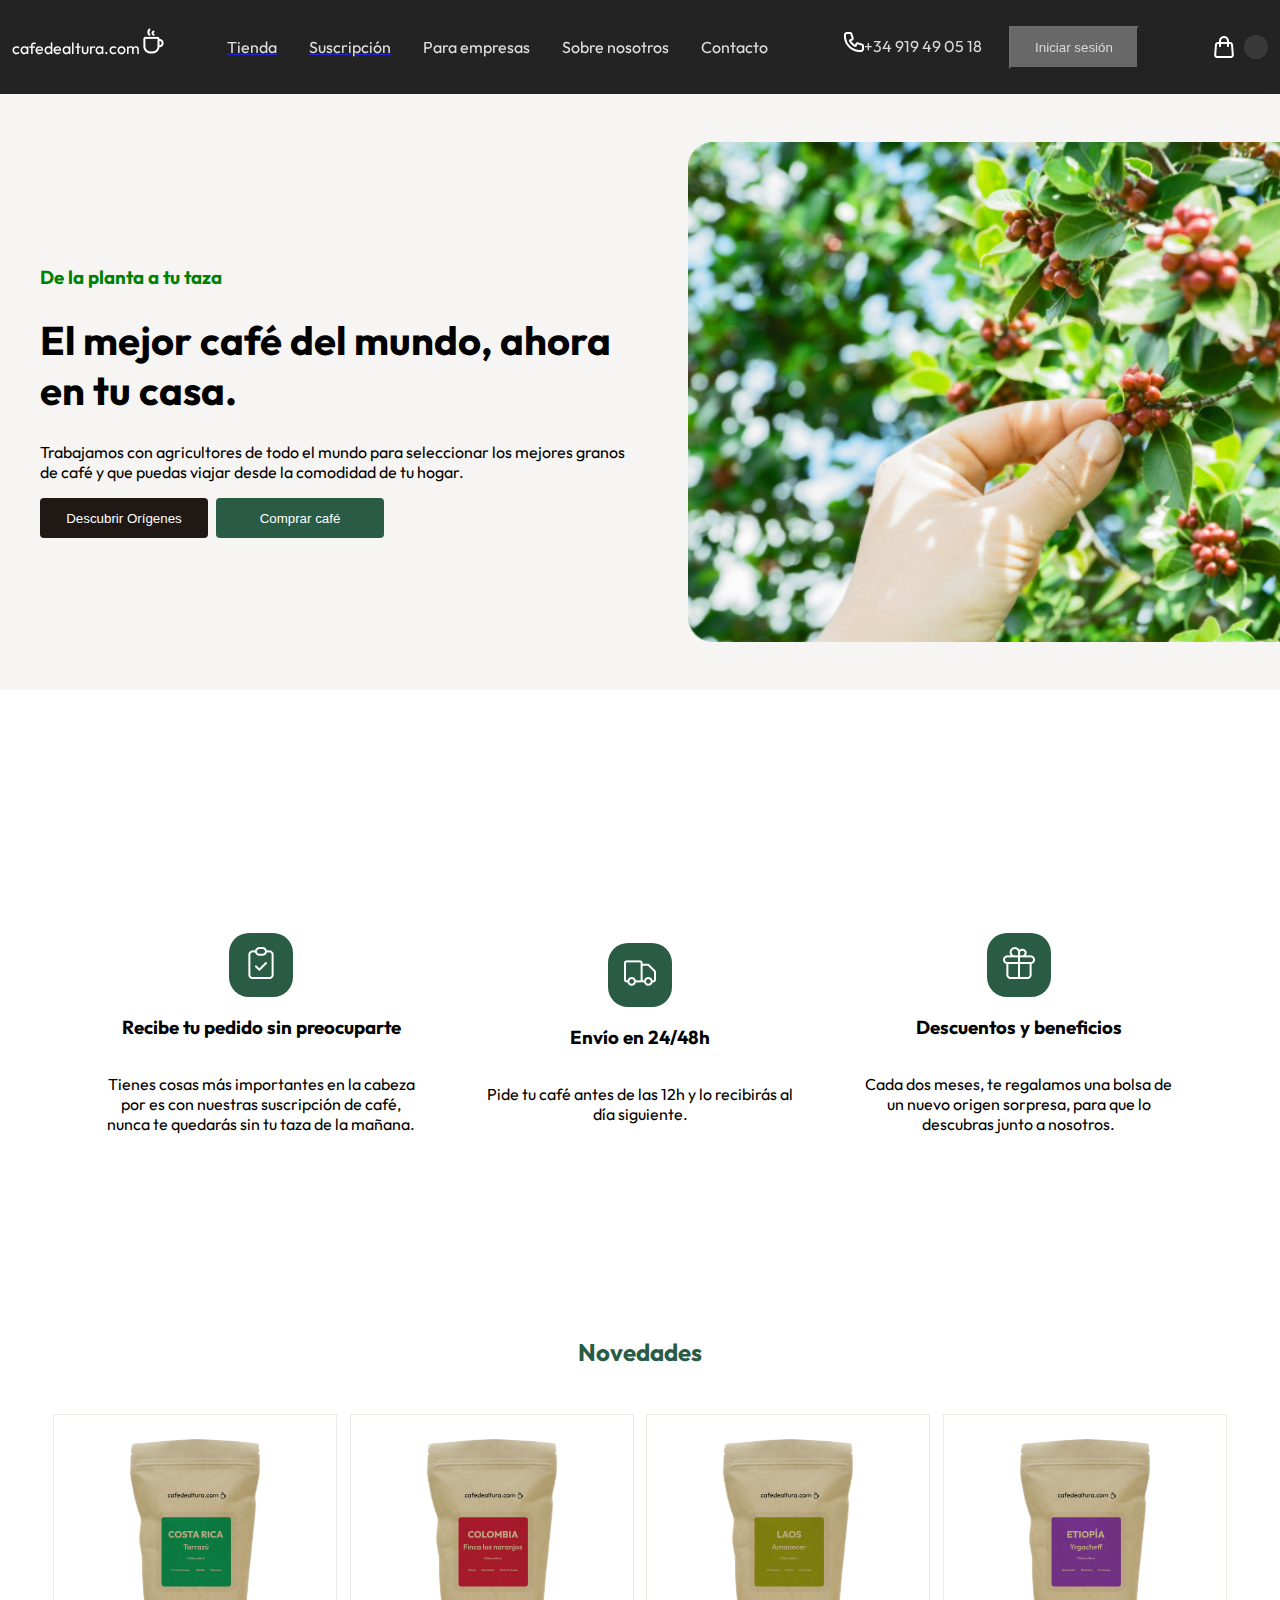
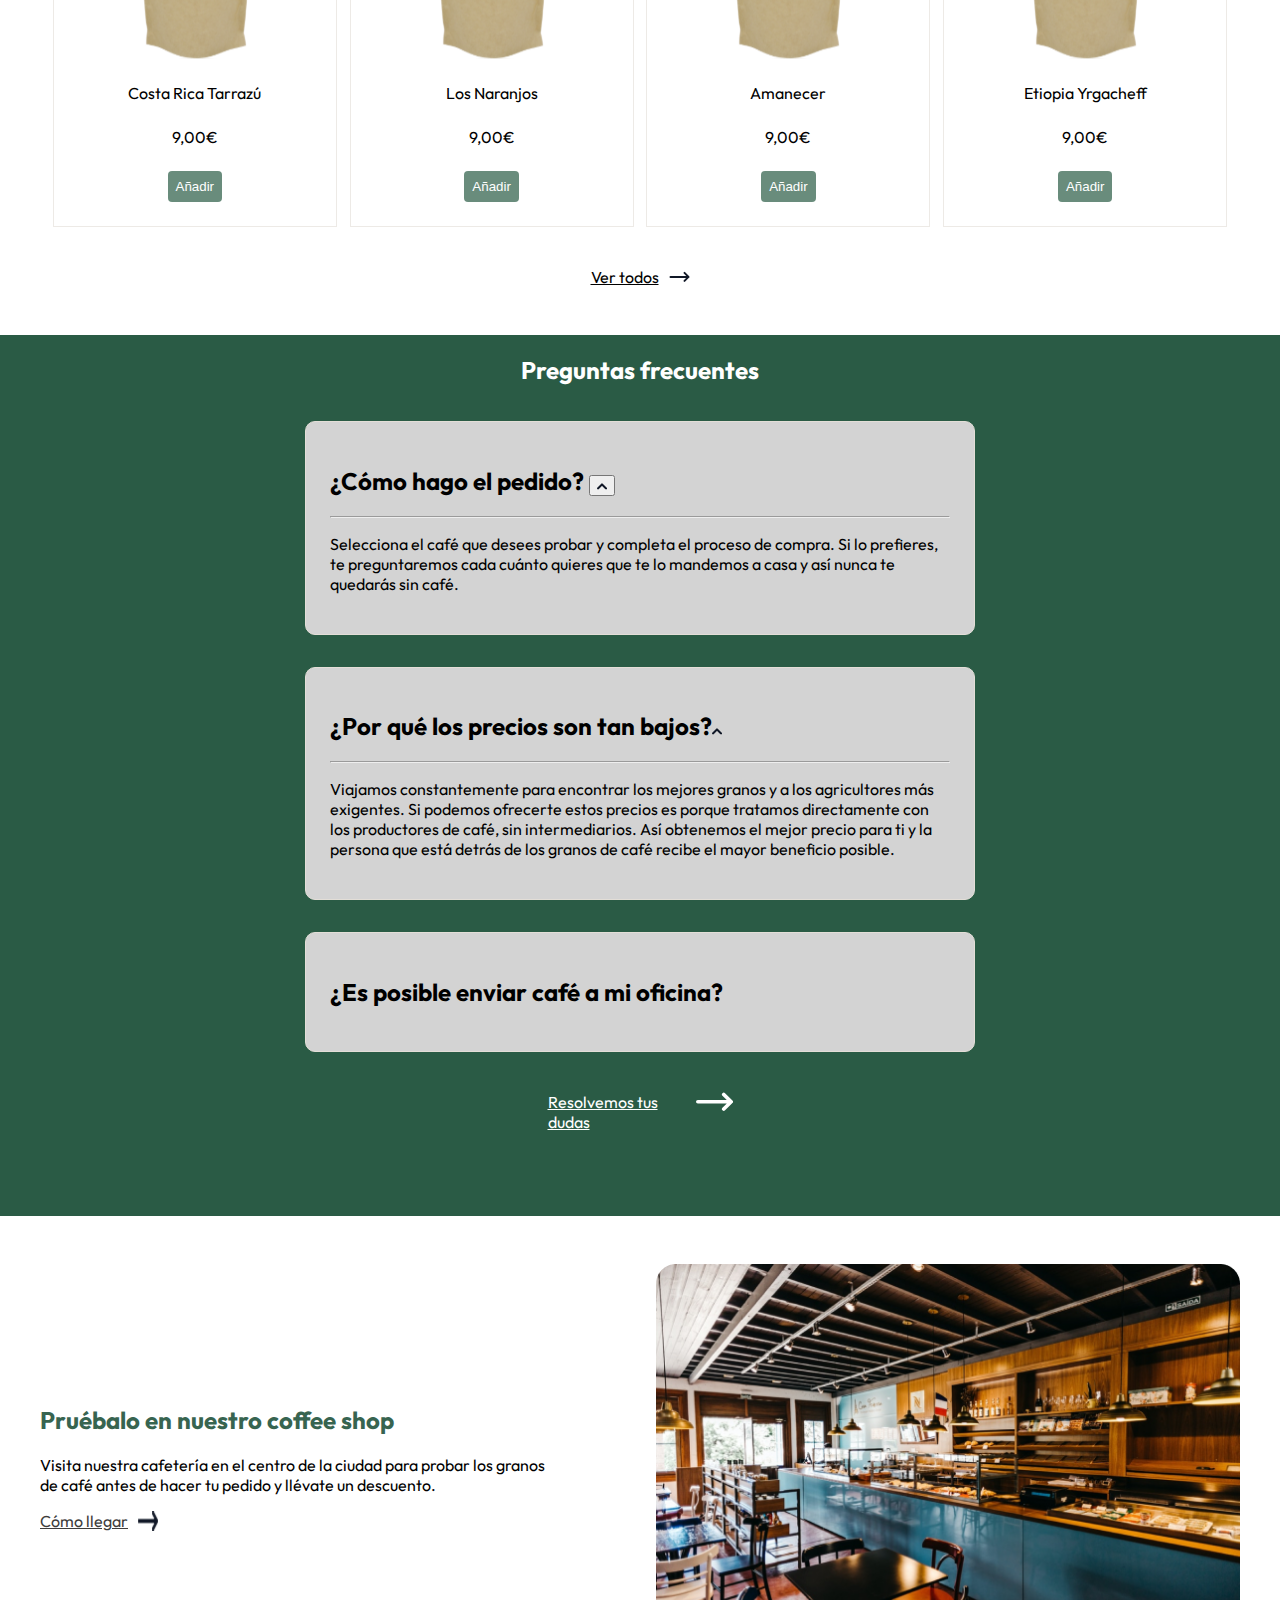
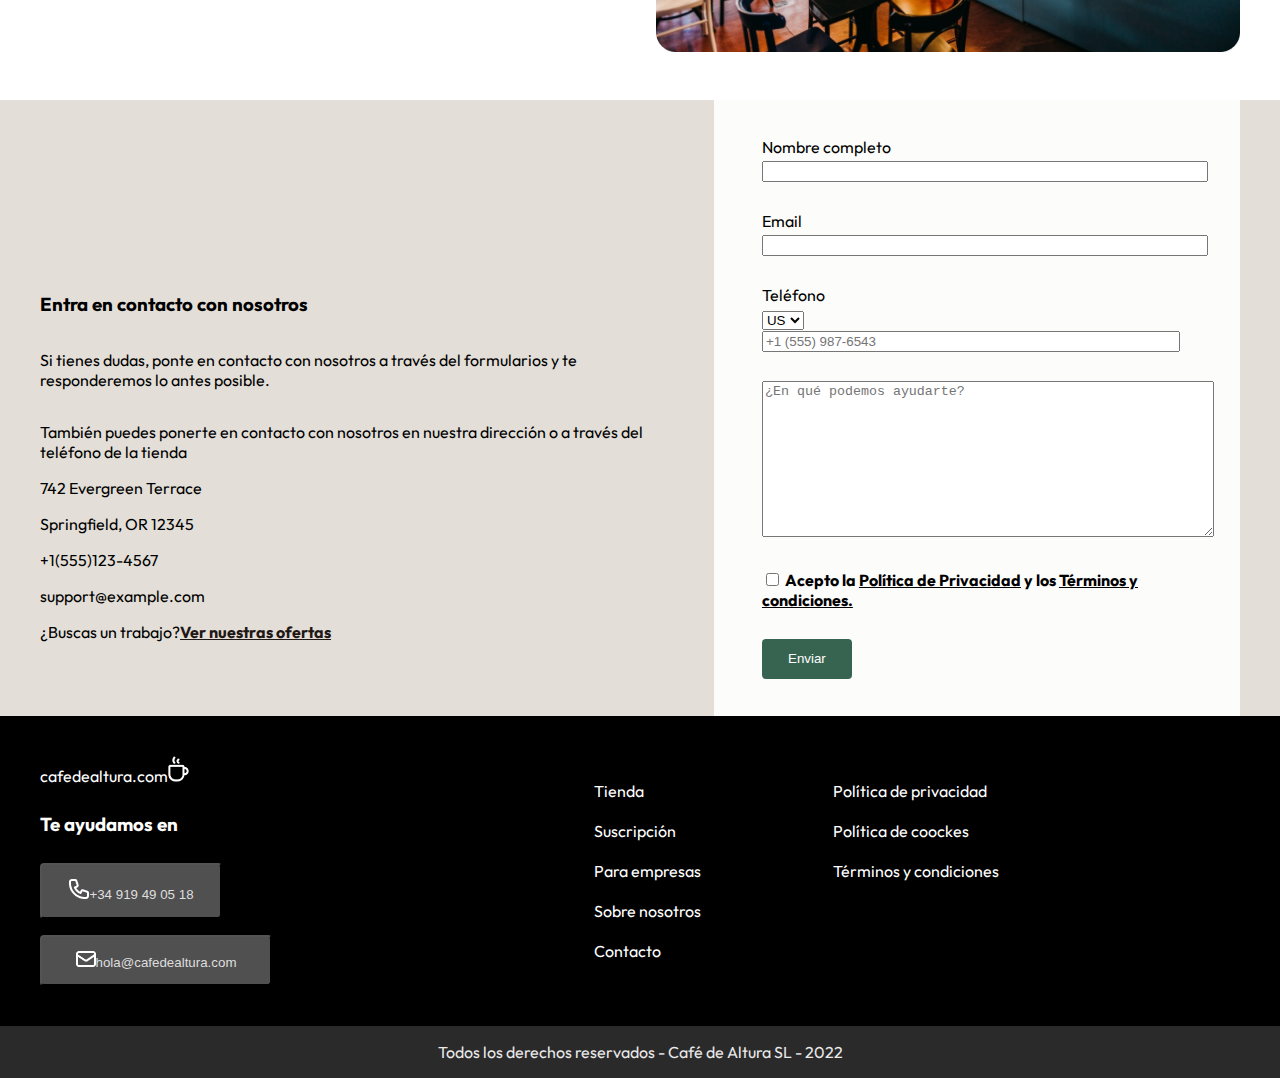
==== commit f40acbad: "empiece de la Api cart" ====
--- a/index.html
+++ b/index.html
@@ -16,8 +16,10 @@
 <nav>
     <p>cafedealtura.com <b> <img src="./images/Vector.png"></b></p>
     <div class="splitter">
-        <p class="goto">Tienda</p>
-        <p class="goto">Suscripción</p>
+        <a href="shop.html"><p class="goto">Tienda</p></a>
+        <a href="#">
+            <p class="goto">Suscripción</p>
+        </a>
         <p class="goto">Para empresas</p>
         <p class="goto">Sobre nosotros</p>
         <p class="goto">Contacto</p>
@@ -26,9 +28,9 @@
         <a type="color:black" href="/"><img src="./images/Icon.png">+34 919 49 05 18</a>
 
 
-        <button id="logInButton">Iniciar sesión</button>
+        <a href="#"> <button id="logInButton">Iniciar sesión</button></a>
     </div>
-    <b> <img src="./images/Group.png"> </b>
+    <div class="cartsection"> <img src="./images/Group.png" id="cart"></div>
 </nav>
 
 <body>
@@ -45,7 +47,7 @@
                 </p>
                 <div class="origin">
                     <button id="origin"> Descubrir Orígenes</button>
-                    <button id="shop">Comprar café</button>
+                    <a href="shop.html"><button id="shop">Comprar café</button></a>
                 </div>
 
             </div>
@@ -115,37 +117,33 @@
         </div>
     </section>
     <!-- <a href="#" class="noveltyButton">Ver todos<img class="arrowSetup" src="./images/Icon (2).svg"></a> -->
-    <a href="#" class="noveltyButton">Ver todos<img src="./images/Icon (2).svg"></a>
+    <a href="shop.html" class="noveltyButton">Ver todos<img src="./images/Icon (2).svg"></a>
 
     <!------------------------------------------  FAQS----------------->
     <section class="faq">
         <h2 style="color:#FFFFFF">Preguntas frecuentes</h2>
         <!-- <div></div> -->
         <div class="divider">
-            <a href="#hide1" class="hide1" id="hide1">
-                <h2>¿Cómo hago el pedido?^
-            </a>
-            <a href="#show1" class="show1" id="show1"><img src="images/Icon (10).png" id="detract"></a></h2>
+            <h2 id="textcollapse1">¿Cómo hago el pedido?
+                <button><img src="images/Icon (4).png" id="detract"></button>
+            </h2>
 
 
             <hr>
             </hr>
             <div id="selectCoffee">
-                <p> Selecciona el café que desees probar y completa el proceso de compra. Si lo prefieres, te
+                <p class="textexpand1"> Selecciona el café que desees probar y completa el proceso de compra. Si lo
+                    prefieres, te
                     preguntaremos
                     cada cuánto quieres que te lo mandemos a casa y así nunca te quedarás sin café.</p>
             </div>
         </div>
         <div class="divider">
-            <a id="show2">
-                <h2>¿Por qué los precios son tan bajos?<img src="images/Icon (4).png"><img src="images/Icon (10).png"
-                        id="detract"></h2>
-            </a>
-            <!-- <div class="divider"></div> -->
+            <h2 id="textcollapse2">¿Por qué los precios son tan bajos?<img src="images/Icon (4).png"></h2>
             <hr>
             </hr>
             <div id="ourCulture">
-                <p>
+                <p id="textexpand2">
                     Viajamos constantemente para encontrar los mejores granos y a los agricultores más exigentes. Si
                     podemos
                     ofrecerte estos precios es porque tratamos directamente con los productores de café, sin
@@ -170,7 +168,7 @@
                 pedido y
                 llévate un descuento.</p>
             <div id="reachus">
-                <a id="reachus" style="color:#3E3D3D" href="#">Cómo llegar<img src="./images/right arrow.png"></a>
+                <a id="reachus" style="color:#3E3D3D" href="https://www.google.es/maps/place/Gamma+Tech+School/@40.4373963,-3.6780706,17z/data=!3m2!4b1!5s0xd4228fdcb7e008d:0xc14eb6e97092bea0!4m6!3m5!1s0xd4229deaf9deea1:0xed04d2cdcbd84b03!8m2!3d40.4373922!4d-3.6754957!16s%2Fg%2F11t18d_y50?entry=ttu">Cómo llegar<img src="./images/right arrow.png"></a>
 
             </div>
         </div>
@@ -249,8 +247,8 @@
     <footer class="firstPartOfFooter">
         <div id="footer">
             <div class="waysOfContact" id="identity">
-                <div>
-                    <p class="logo">cafedealtura.com<img src="./images/Vector.png"></p>
+                <div >
+                    <p class="logo" id="footerlogo">cafedealtura.com<img src="./images/Vector.png"></p>
                 </div>
                 <h3 id="wehelpyou">Te ayudamos en</h3>
                 <div class="waysOfContact">
--- a/styles/style.css
+++ b/styles/style.css
@@ -79,6 +79,15 @@
     gap: 64px;
 }
 
+.cartsection {
+    display: flex;
+    flex-direction: row;
+    flex-grow: initial;
+    gap: 10px;
+    height: 24px;
+    align-items: center;
+}
+
 
 /*-------------------------------------------------DESCRIPTION-----------------------------------*/
 #model {
@@ -91,6 +100,8 @@
     color: white;
     width: 168px;
     height: 40px;
+    border: none;
+    border-radius: 4px;
 }
 
 #origin {
@@ -98,6 +109,8 @@
     color: #FFFFFF;
     width: 168px;
     height: 40px;
+    border: none;
+    border-radius: 4px;
 }
 
 .description {
@@ -115,7 +128,10 @@
 }
 
 
-
+.origin {
+    display: flex;
+    gap: 8px;
+}
 
 
 
@@ -266,6 +282,9 @@
     margin-bottom: 24px;
 }
 
+.addButton:hover {
+    background: #2A5B45;
+}
 
 
 .noveltyButton {
@@ -357,22 +376,14 @@
 }
 
 /* aqui hago los divs expandibles*/
-#selectCoffee{
+/* .textexpand1{
     display: none;
-}
-#ourCulture{
-    display: none;
-}
-
-
-.hide1:target  #selectCoffee {
-    display: inline;
-}
-
-
-#detract{
-    display: none;
-}
+} */
+
+
+
+
+
 /*--------------------------------------------COFFE SHOP---------------------*/
 .cometous {
     display: flex;
@@ -519,7 +530,9 @@
     background-color: #376450;
     color: white;
     border-radius: 4px;
-}
+    border: none;
+}
+
 
 .checkForm {
     text-decoration: none;
@@ -545,6 +558,7 @@
 
 }
 
+p.waysOfContact {}
 
 #copyrightfooter {
     display: flex;
@@ -566,7 +580,7 @@
 .waysOfContact {
     display: flex;
     flex-direction: column;
-
+    gap: 8px;
 
 }
 
@@ -594,6 +608,10 @@
     color: white;
     margin: 0px;
     text-decoration: none;
+}
+
+#footerlogo {
+    gap: 3px;
 }
 
 a.logo {
@@ -633,6 +651,7 @@
 
 #email {
     width: 232px;
+    border-radius: 4px;
 }
 
 .contact {
@@ -643,4 +662,5 @@
 
 #phone {
     width: 182px;
+    border-radius: 4px;
 }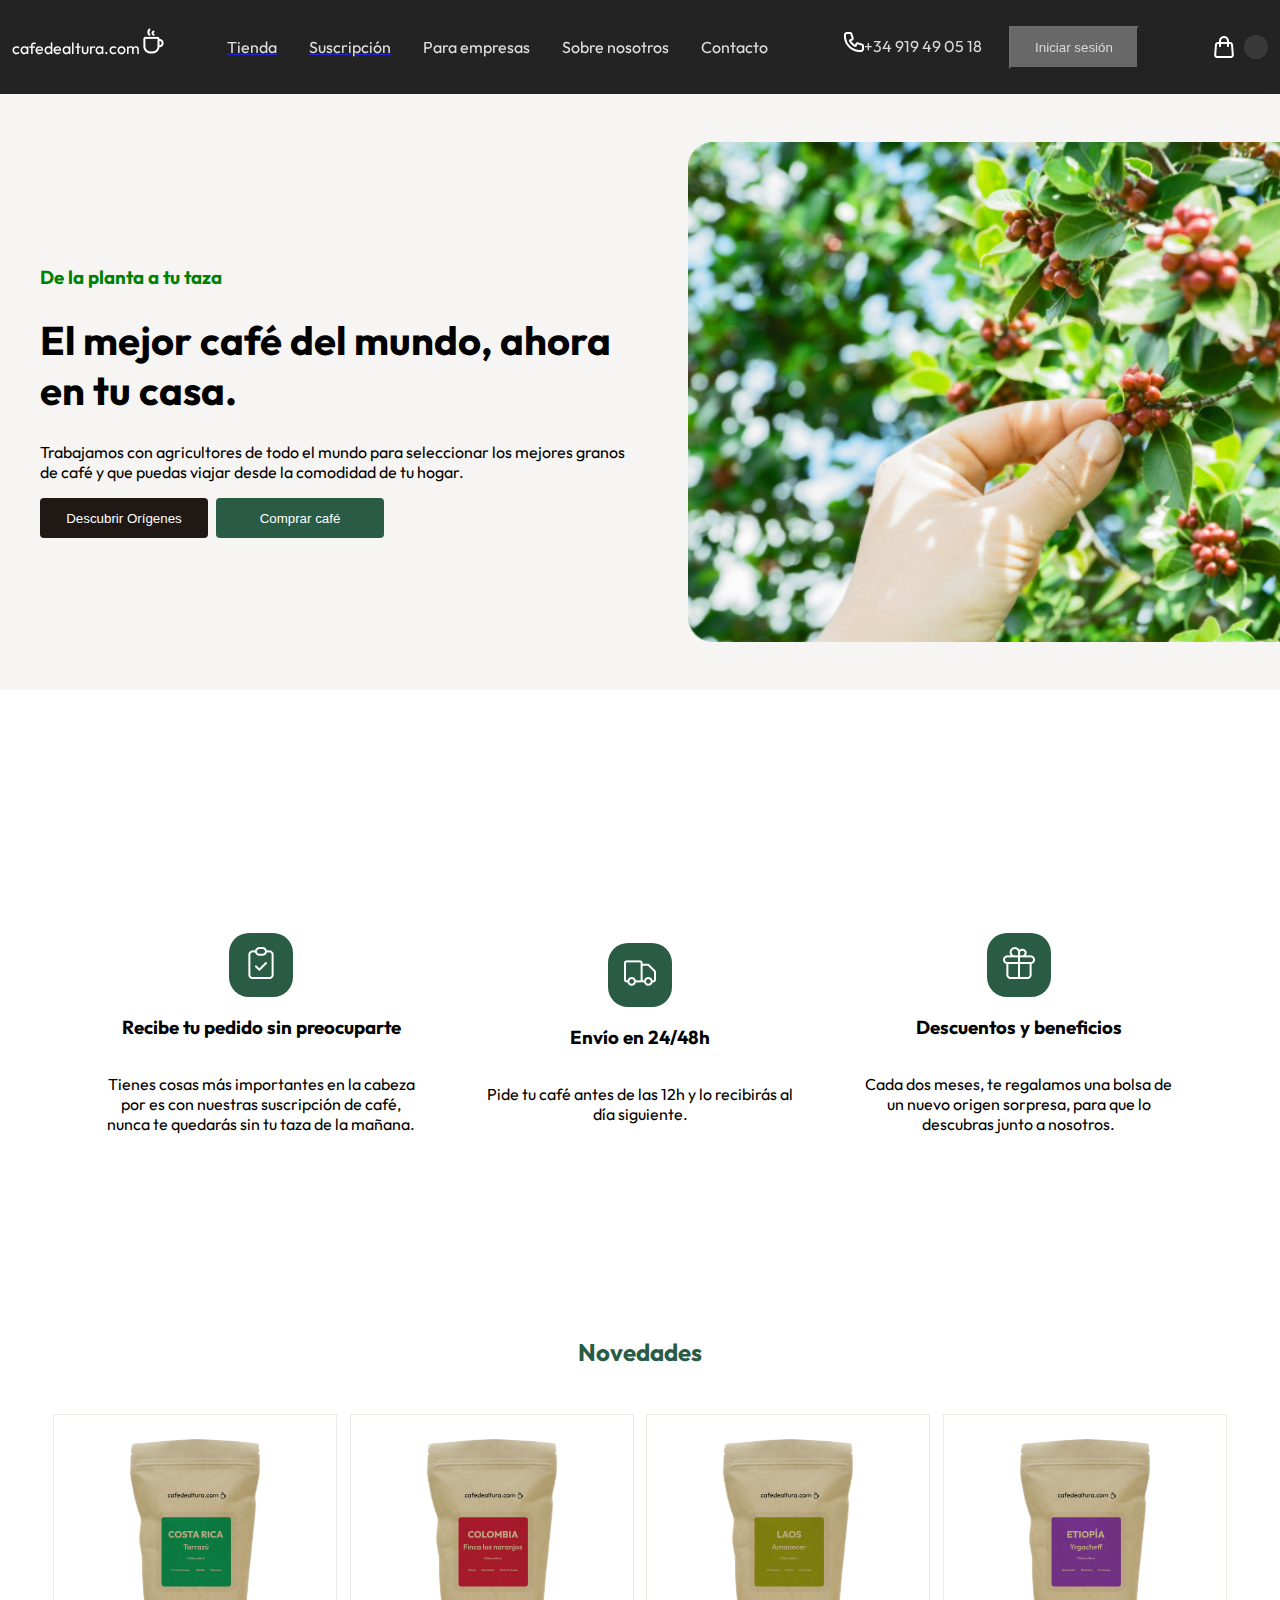
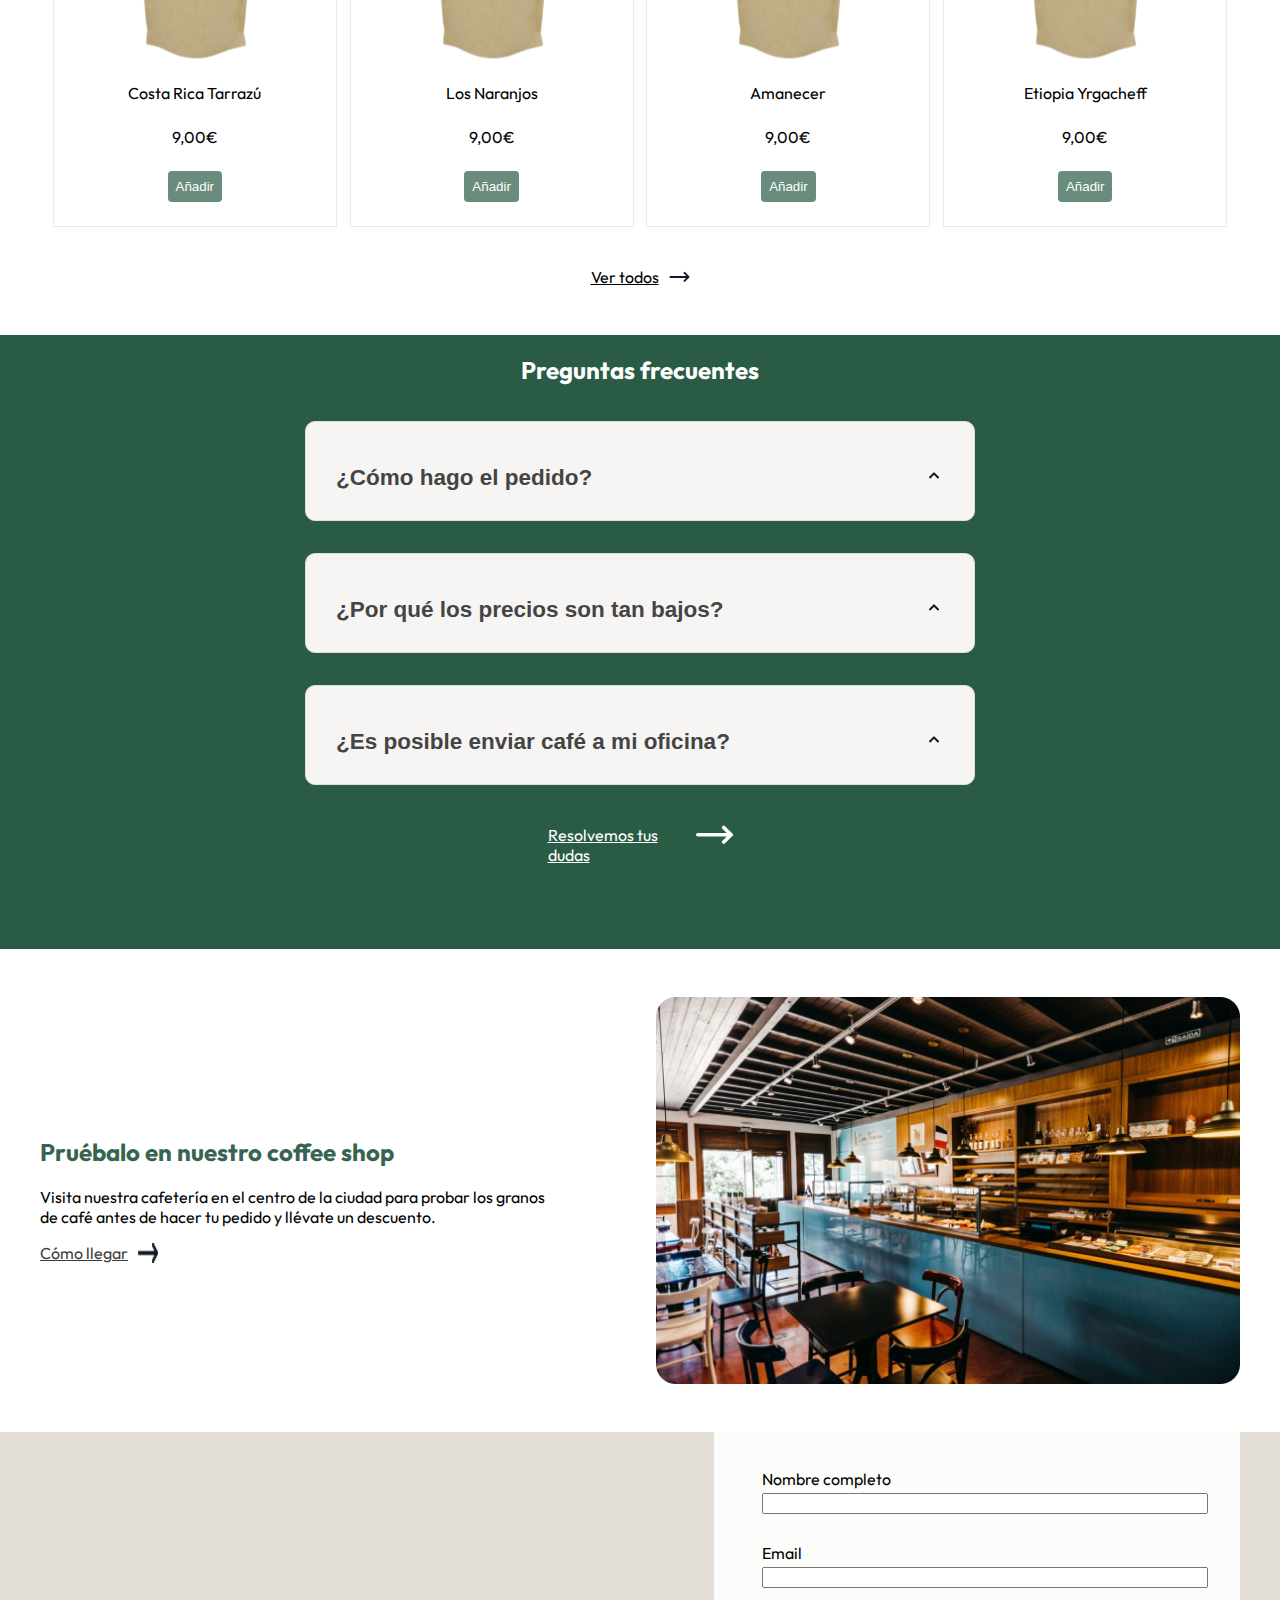
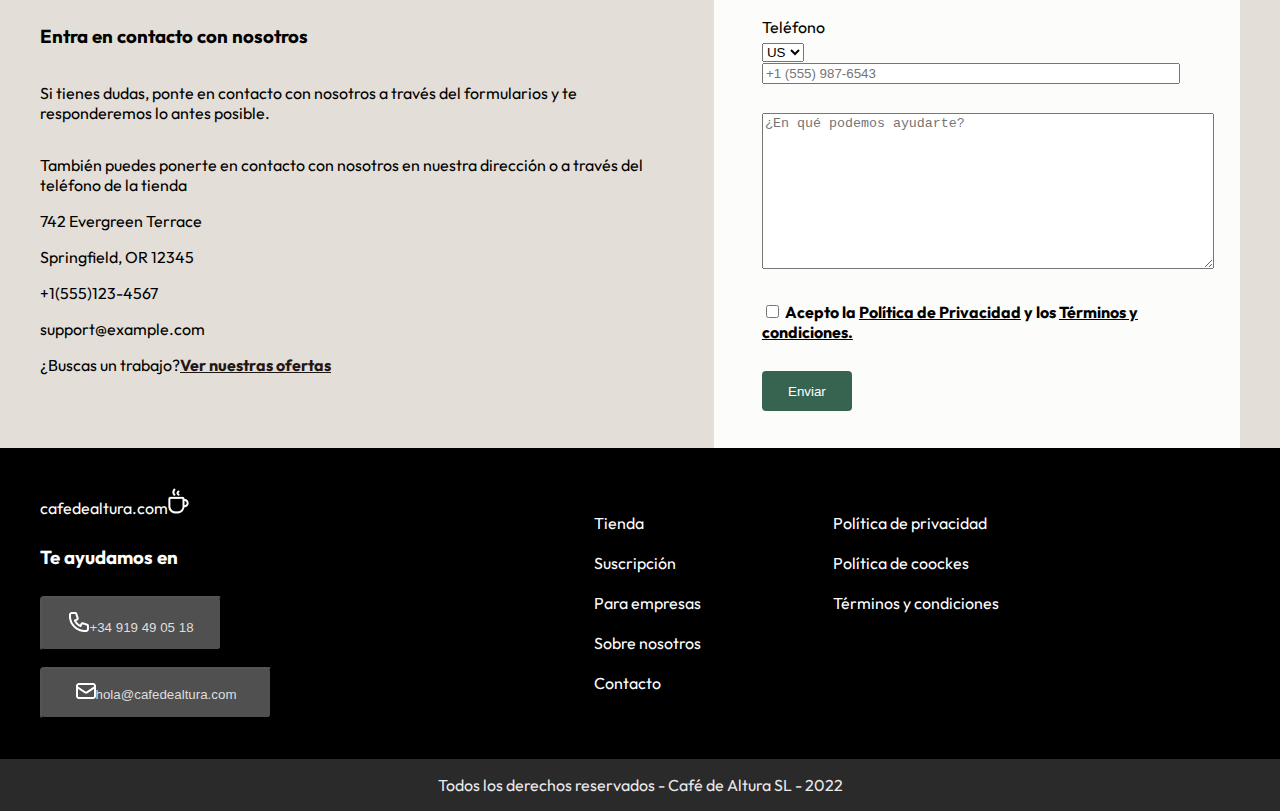
==== commit 344131c8: "hover inside hover y despegable" ====
--- a/index.html
+++ b/index.html
@@ -16,7 +16,9 @@
 <nav>
     <p>cafedealtura.com <b> <img src="./images/Vector.png"></b></p>
     <div class="splitter">
-        <a href="shop.html"><p class="goto">Tienda</p></a>
+        <a href="shop.html">
+            <p class="goto">Tienda</p>
+        </a>
         <a href="#">
             <p class="goto">Suscripción</p>
         </a>
@@ -124,14 +126,12 @@
         <h2 style="color:#FFFFFF">Preguntas frecuentes</h2>
         <!-- <div></div> -->
         <div class="divider">
-            <h2 id="textcollapse1">¿Cómo hago el pedido?
-                <button><img src="images/Icon (4).png" id="detract"></button>
-            </h2>
-
-
-            <hr>
-            </hr>
-            <div id="selectCoffee">
+            <button class="accordion">
+                <h2>¿Cómo hago el pedido?
+                </h2>
+            </button>
+            <div class="panel">
+                <div class="line"></div>
                 <p class="textexpand1"> Selecciona el café que desees probar y completa el proceso de compra. Si lo
                     prefieres, te
                     preguntaremos
@@ -139,11 +139,12 @@
             </div>
         </div>
         <div class="divider">
-            <h2 id="textcollapse2">¿Por qué los precios son tan bajos?<img src="images/Icon (4).png"></h2>
-            <hr>
-            </hr>
-            <div id="ourCulture">
-                <p id="textexpand2">
+            <button class="accordion">
+                <h2>¿Por qué los precios son tan bajos?</h2>
+            </button>
+            <div class="panel">
+                <div class="line"></div>
+                <p class="textexpand1">
                     Viajamos constantemente para encontrar los mejores granos y a los agricultores más exigentes. Si
                     podemos
                     ofrecerte estos precios es porque tratamos directamente con los productores de café, sin
@@ -152,8 +153,11 @@
                     beneficio posible.</p>
             </div>
         </div>
+        </div>
         <div class="divider">
-            <h2>¿Es posible enviar café a mi oficina?</h2>
+            <button class="accordion">
+                <h2>¿Es posible enviar café a mi oficina?<img src="./images/Icon(8).jpg" alt=""></h2>
+            </button>
         </div>
         <div class="resolveDoubts">
             <a href="#" class="resolveDoubts">Resolvemos tus dudas<img src="./images/Icon (3).svg"></a>
@@ -168,7 +172,9 @@
                 pedido y
                 llévate un descuento.</p>
             <div id="reachus">
-                <a id="reachus" style="color:#3E3D3D" href="https://www.google.es/maps/place/Gamma+Tech+School/@40.4373963,-3.6780706,17z/data=!3m2!4b1!5s0xd4228fdcb7e008d:0xc14eb6e97092bea0!4m6!3m5!1s0xd4229deaf9deea1:0xed04d2cdcbd84b03!8m2!3d40.4373922!4d-3.6754957!16s%2Fg%2F11t18d_y50?entry=ttu">Cómo llegar<img src="./images/right arrow.png"></a>
+                <a id="reachus" style="color:#3E3D3D"
+                    href="https://www.google.es/maps/place/Gamma+Tech+School/@40.4373963,-3.6780706,17z/data=!3m2!4b1!5s0xd4228fdcb7e008d:0xc14eb6e97092bea0!4m6!3m5!1s0xd4229deaf9deea1:0xed04d2cdcbd84b03!8m2!3d40.4373922!4d-3.6754957!16s%2Fg%2F11t18d_y50?entry=ttu">Cómo
+                    llegar<img src="./images/right arrow.png"></a>
 
             </div>
         </div>
@@ -247,7 +253,7 @@
     <footer class="firstPartOfFooter">
         <div id="footer">
             <div class="waysOfContact" id="identity">
-                <div >
+                <div>
                     <p class="logo" id="footerlogo">cafedealtura.com<img src="./images/Vector.png"></p>
                 </div>
                 <h3 id="wehelpyou">Te ayudamos en</h3>
--- a/styles/style.css
+++ b/styles/style.css
@@ -252,6 +252,14 @@
     margin: 40px;
 }
 
+.products:hover {
+    background-color: #F7F5F3;
+}
+
+.products:hover .addButton{
+    background: #2A5B45
+}
+
 .tag {
     top: -200px;
     position: relative;
@@ -282,9 +290,7 @@
     margin-bottom: 24px;
 }
 
-.addButton:hover {
-    background: #2A5B45;
-}
+
 
 
 .noveltyButton {
@@ -343,10 +349,14 @@
 .divider {
     width: 620px;
     border: 1px solid #E3DED7;
-    background-color: #D3D3D3;
+    background-color: #F7F5F3;
     border-radius: 10px;
     padding: 24px;
     margin: 16px;
+    /* height: 132px; */
+    display: flex;
+    flex-direction: column;
+    align-items: center;
 }
 
 .resolveDoubts {
@@ -376,11 +386,60 @@
 }
 
 /* aqui hago los divs expandibles*/
-/* .textexpand1{
-    display: none;
-} */
-
-
+button.accordion {
+    background-color: #F7F5F3;
+    color: #444;
+    cursor: pointer;
+    width: 100%;
+    border: none;
+    text-align: left;
+    outline: none;
+    font-size: 15px;
+    transition: 0.4s;
+    height: 50px;
+
+}
+
+.line {
+    width: 100%;
+    height: 1px;
+    border-bottom: 1px solid #E3DED7;
+    margin-top: 16px;
+}
+
+button.accordion.active,
+button.accordion:hover {
+    background-color: #F7F5F3;
+}
+
+button.accordion>h2:after {
+    content: url(../images/Chevronup.png);
+    font-size: 13px;
+    color: #777;
+    float: right;
+    margin-left: 5px;
+
+}
+
+button.accordion.active>h2:after {
+    content: url(../images/Chevrondown.png);
+    position: relative;
+    margin-top: 10px;
+}
+
+div.panel {
+    padding: 0 18px;
+    background-color: #F7F5F3;
+    max-height: 0;
+    overflow: hidden;
+    transition: 0.6s ease-in-out;
+    opacity: 0;
+}
+
+div.panel.show {
+    opacity: 1;
+    max-height: 500px;
+}
 
 
 
@@ -558,7 +617,6 @@
 
 }
 
-p.waysOfContact {}
 
 #copyrightfooter {
     display: flex;
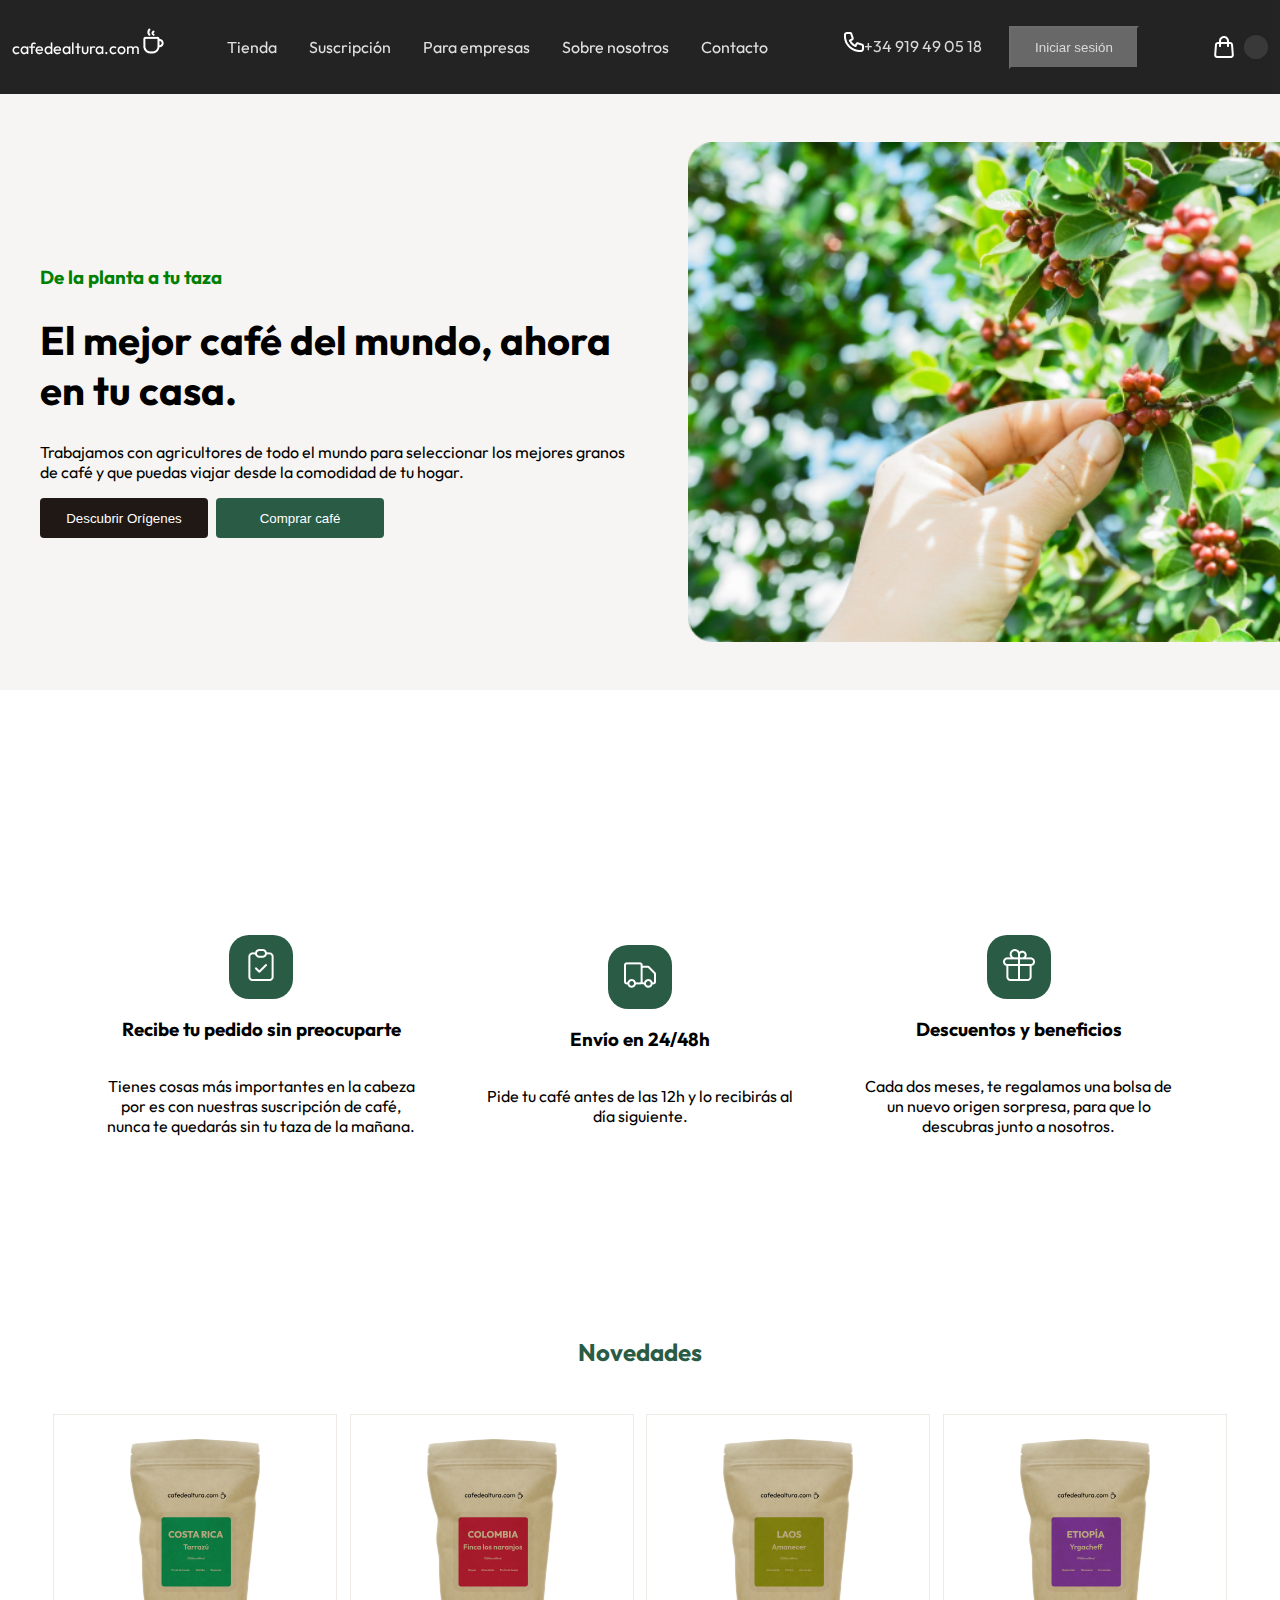
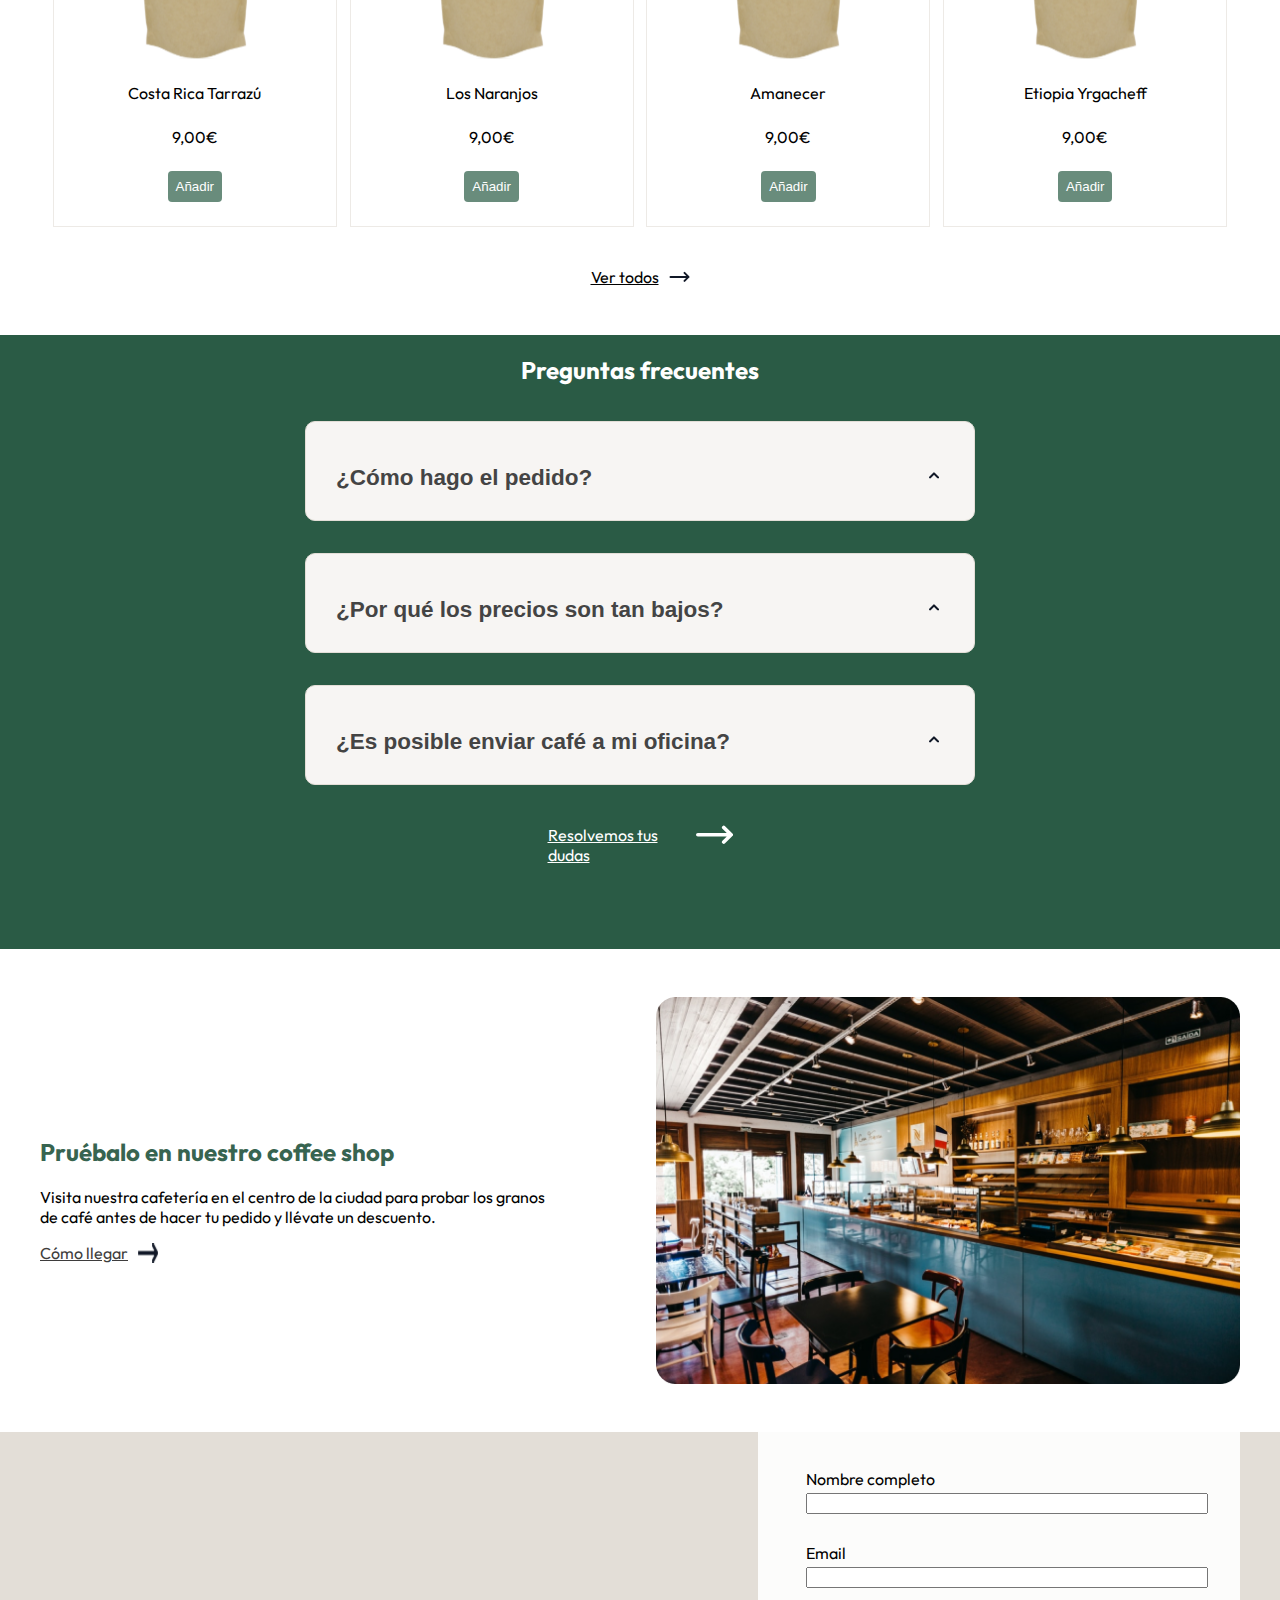
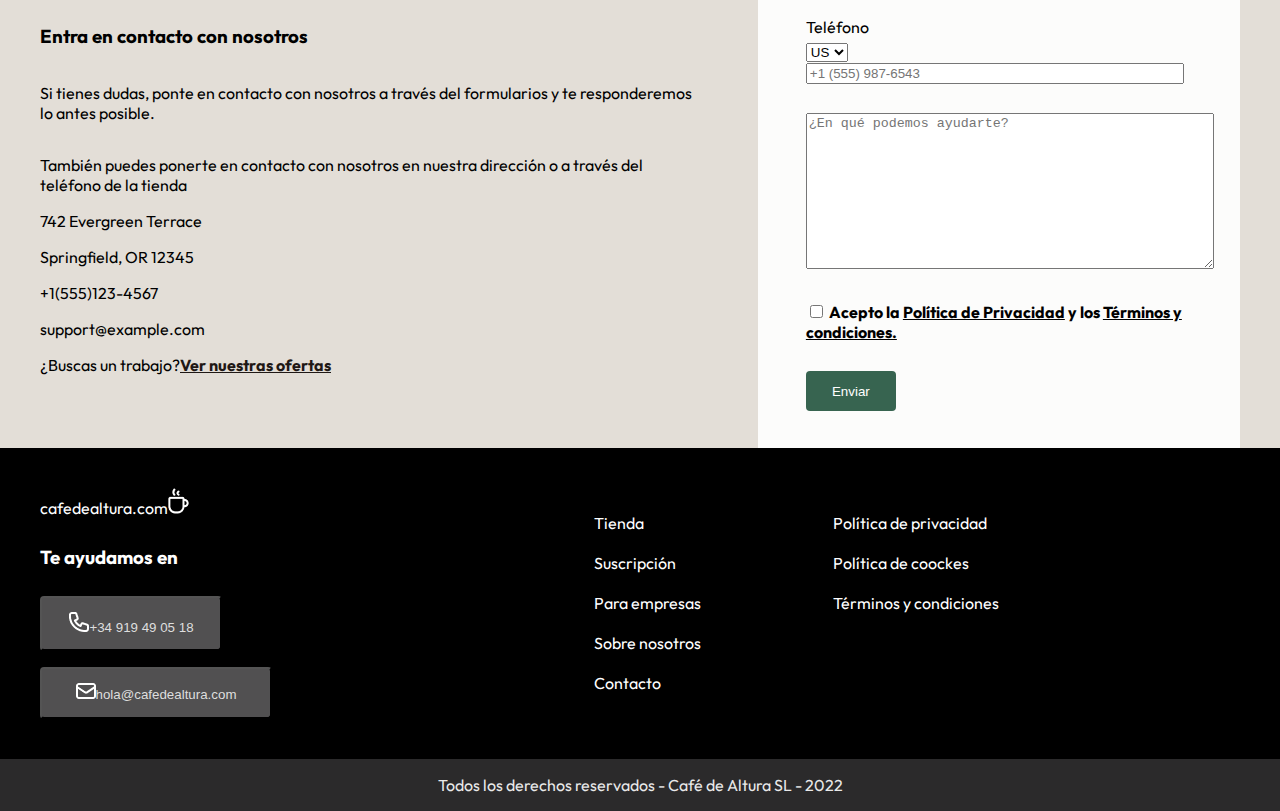
==== commit 9f8d1fb8: "fixing errors" ====
--- a/index.html
+++ b/index.html
@@ -65,34 +65,34 @@
 
     <!------------------------------COFFECARDS-------------------------------->
     <section class="coffeecards">
-        <h1 class="coffeecardsText">Café con las mejores condiciones</h1>
-        <article class="coffeecardsconditions">
-            <div class="coffeecard">
-                <button class="buttonforbuying"> <img src="./images/Icon (1).png"> </button>
-                <h3>Recibe tu pedido sin preocuparte</h3>
-                <p>Tienes cosas más importantes en la cabeza por es con nuestras suscripción de café, nunca te
-                    quedarás
-                    sin
-                    tu taza de la mañana.
-                </p>
-            </div>
-            <div class="coffeecard">
-                <button class="buttonforbuying" id="sending"> <img src="./images/Icon of truck.png"> </button>
-                <h3>Envío en 24/48h</h3>
-                <p>
-                    Pide tu café antes de las 12h y lo recibirás al día siguiente.
-                </p>
-            </div>
-            <div class="coffeecard">
-                <button class="buttonforbuying" id="benefits"> <img src="./images/Icon of gift.png"> </button>
-                <h3>Descuentos y beneficios</h3>
-                <p>
-                    Cada dos meses, te regalamos una bolsa de un nuevo origen sorpresa, para que lo descubras junto
-                    a
-                    nosotros.
-                </p>
-            </div>
-        </article>
+            <h1 class="coffeecardsText">Café con las mejores condiciones</h1>
+            <article class="coffeecardsconditions">
+                <div class="coffeecard">
+                    <button class="buttonforbuying"> <img src="./images/Icon (1).png"> </button>
+                    <h3>Recibe tu pedido sin preocuparte</h3>
+                    <p>Tienes cosas más importantes en la cabeza por es con nuestras suscripción de café, nunca te
+                        quedarás
+                        sin
+                        tu taza de la mañana.
+                    </p>
+                </div>
+                <div class="coffeecard">
+                    <button class="buttonforbuying" id="sending"> <img src="./images/Icon of truck.png"> </button>
+                    <h3>Envío en 24/48h</h3>
+                    <p>
+                        Pide tu café antes de las 12h y lo recibirás al día siguiente.
+                    </p>
+                </div>
+                <div class="coffeecard">
+                    <button class="buttonforbuying" id="benefits"> <img src="./images/Icon of gift.png"> </button>
+                    <h3>Descuentos y beneficios</h3>
+                    <p>
+                        Cada dos meses, te regalamos una bolsa de un nuevo origen sorpresa, para que lo descubras junto
+                        a
+                        nosotros.
+                    </p>
+                </div>
+            </article>
     </section>
 
     <!------------------------------------------- NOVELTY---------------------------------------------->
--- a/styles/style.css
+++ b/styles/style.css
@@ -32,6 +32,10 @@
     top: 24px;
     padding: 12px;
 
+}
+
+.splitter a {
+    text-decoration: none;
 }
 
 div.splitter {
@@ -233,7 +237,6 @@
     background-position: center center;
     min-height: 60vh;
     padding: 40px;
-    left: 40px;
     align-content: center;
     flex-direction: row;
 
@@ -256,7 +259,7 @@
     background-color: #F7F5F3;
 }
 
-.products:hover .addButton{
+.products:hover .addButton {
     background: #2A5B45
 }
 
@@ -336,6 +339,8 @@
     color: #FFFFFF;
     display: flex;
     flex-direction: column;
+    line-height: 44px;
+    width: 1288px;
 
 
 }
@@ -526,7 +531,7 @@
     justify-content: center;
     align-items: flex-start;
     /* width: 510px; */
-    /* flex-grow: 1; */
+    flex-grow: 1;
 }
 
 .form {
@@ -541,7 +546,7 @@
     justify-content: space-evenly;
     background-color: #FCFCFB;
     flex-grow: 1;
-    width: 44%;
+    width: 37%;
 }
 
 
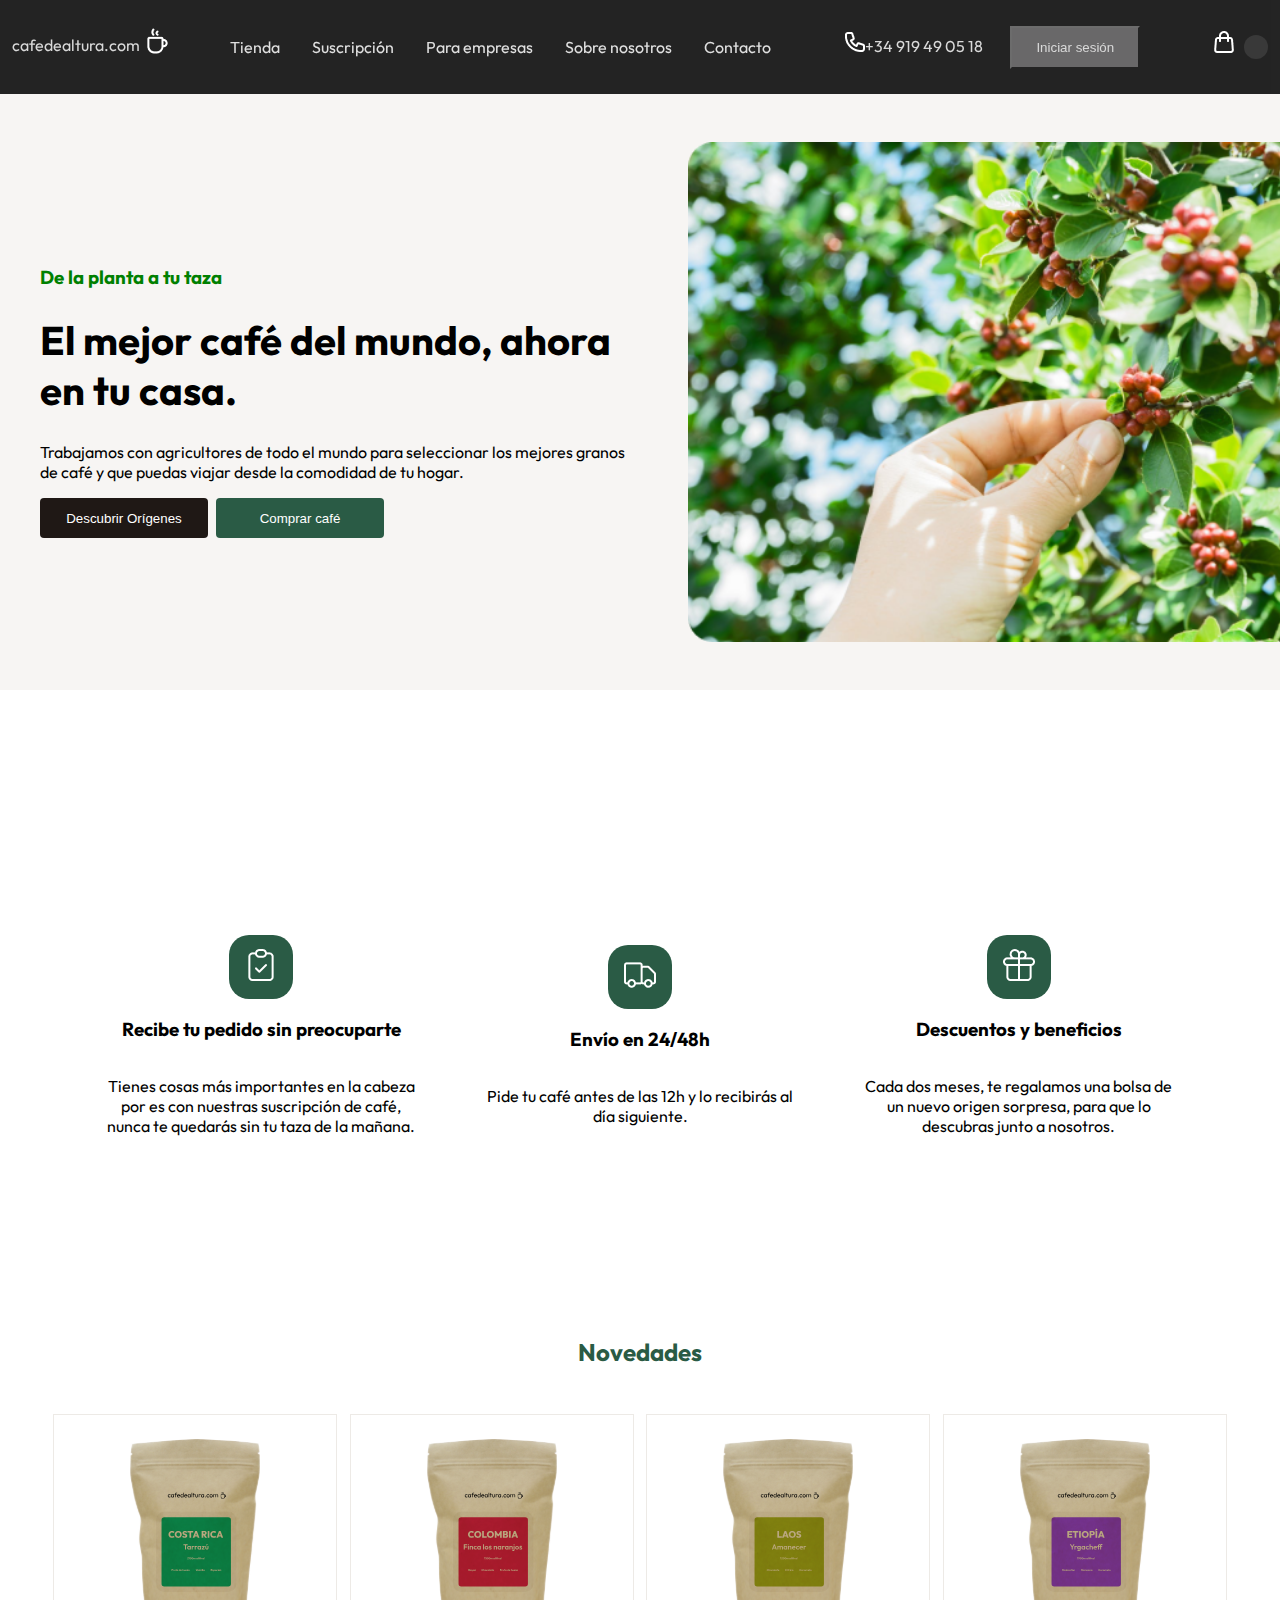
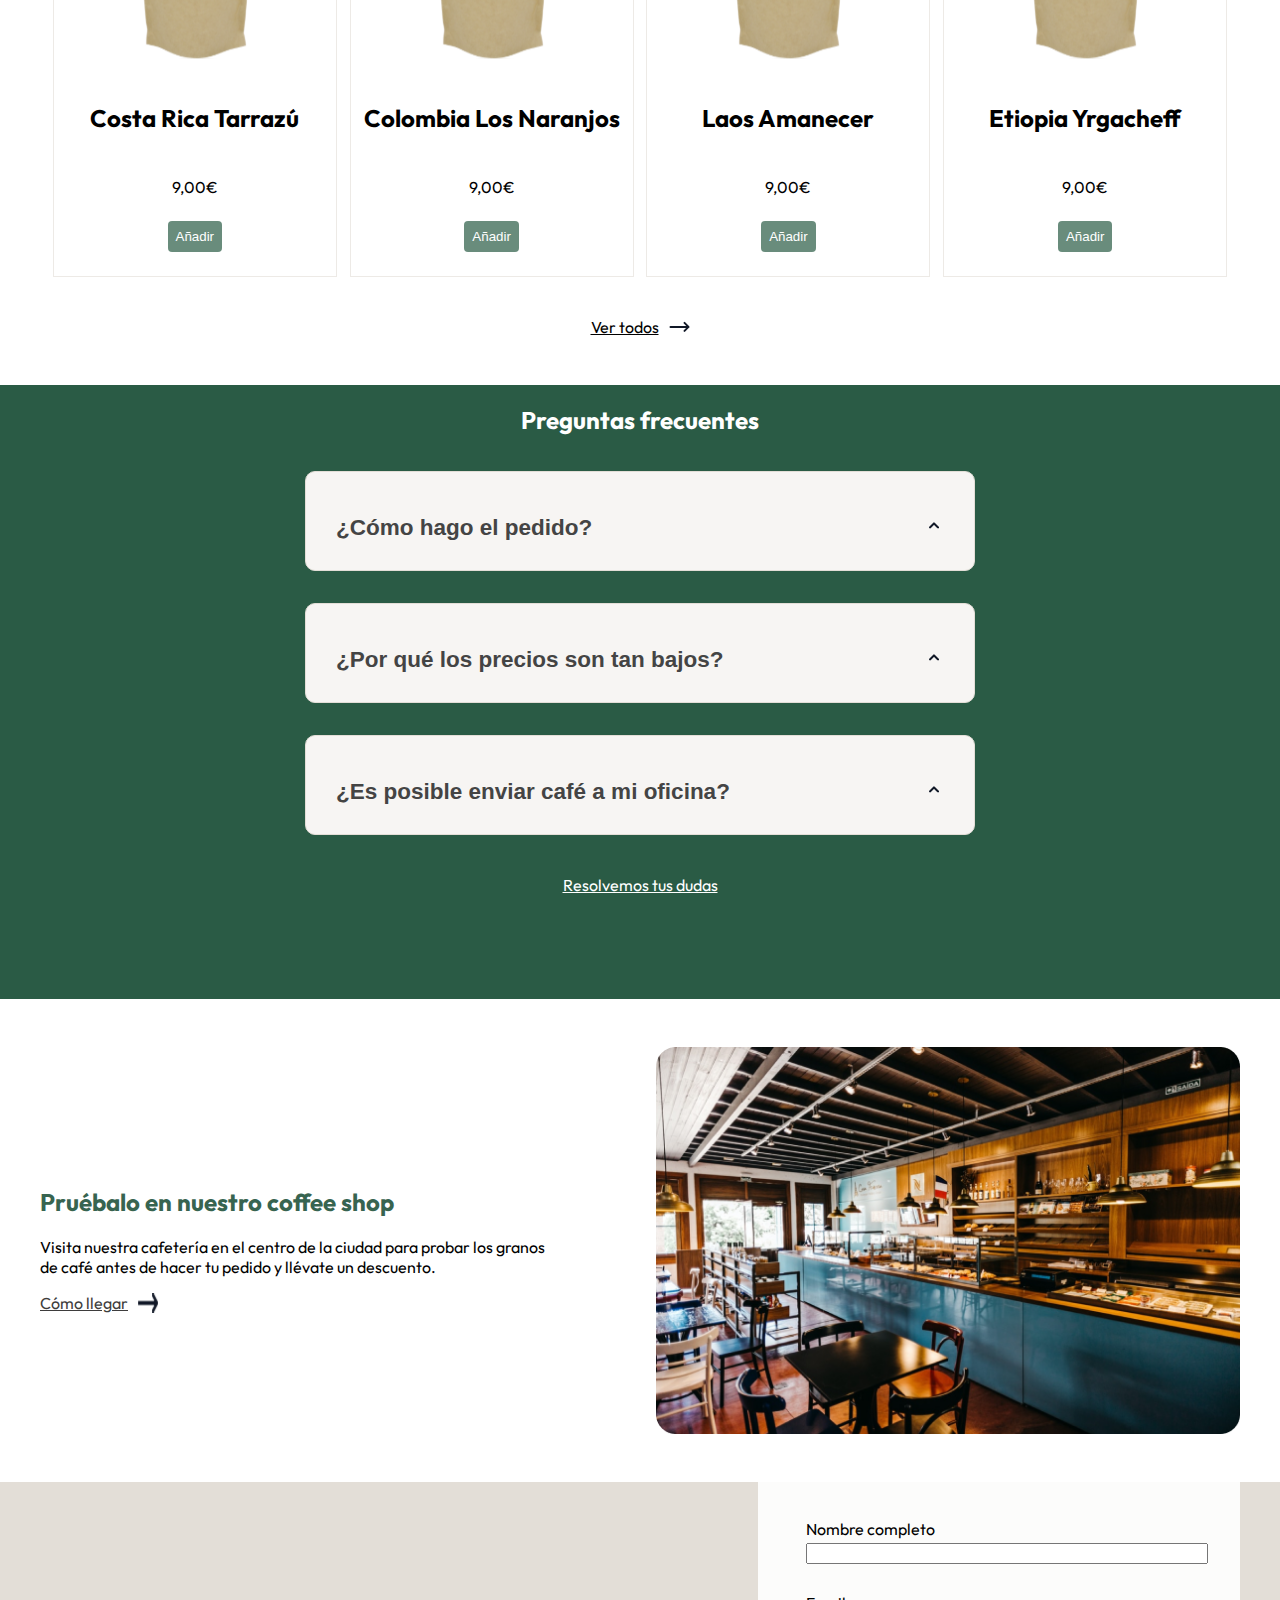
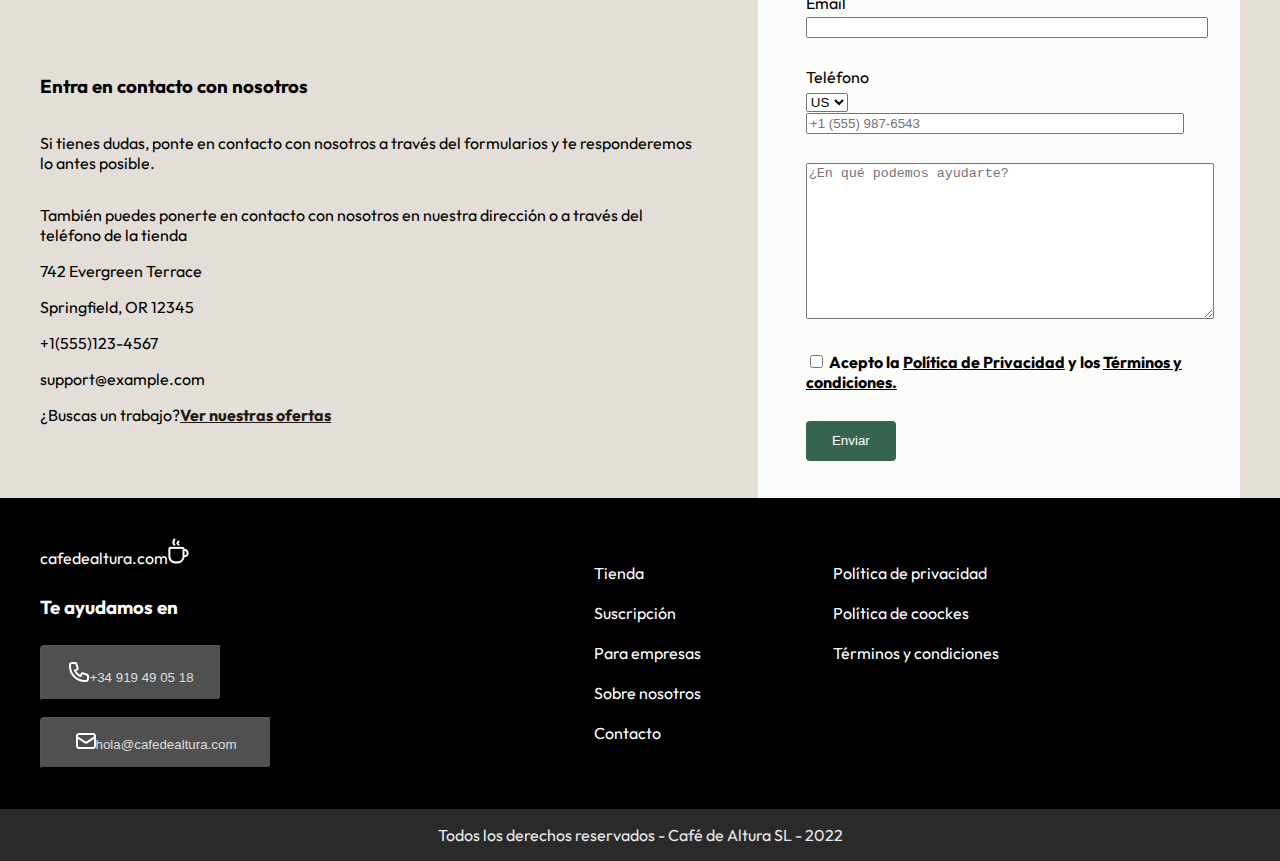
==== commit 45b0b1bb: "javascript" ====
--- a/index.html
+++ b/index.html
@@ -14,7 +14,7 @@
 </head>
 
 <nav>
-    <p>cafedealtura.com <b> <img src="./images/Vector.png"></b></p>
+   <a class="goHome" href="#"> <p class="goHome">cafedealtura.com <b> <img src="./images/Vector.png"></b></p></a>
     <div class="splitter">
         <a href="shop.html">
             <p class="goto">Tienda</p>
@@ -32,7 +32,7 @@
 
         <a href="#"> <button id="logInButton">Iniciar sesión</button></a>
     </div>
-    <div class="cartsection"> <img src="./images/Group.png" id="cart"></div>
+    <div class="cartsection"><a href="cart.html" id="cart"> <img src="./images/Group.png" ></a></div>
 </nav>
 
 <body>
@@ -98,23 +98,23 @@
     <!------------------------------------------- NOVELTY---------------------------------------------->
     <h2 class="noveltyText" style="color: #2A5B45">Novedades</h2>
     <section class="novelty">
-        <div class="products"><img class="imageSetUp" src="./images/Images.svg">Costa Rica Tarrazú
-            <div>9,00€</div>
-            <button class="addButton">Añadir</button>
-        </div>
-        <div class="products"><img class="imageSetUp" src="./images/Images (1).svg"> Los
-            Naranjos
-            <div>9,00€</div>
-            <button class="addButton">Añadir</button>
-        </div>
-        <div class="products"><img class="imageSetUp" src="./images/Images2.svg">
-            Amanecer
-            <div>9,00€</div>
-            <button class="addButton">Añadir</button>
-        </div>
-        <div class="products"><img class="imageSetUp" src="./images/Images 3.svg">
-            Etiopia Yrgacheff
-            <div>9,00€</div>
+        <div class="products"><img class="imageSetUp" src="../images/Images.svg"><h2 class="nameOfCoffee">Costa Rica Tarrazú</h2>
+            <div class="priceOfCoffee">9,00€</div>
+            <button class="addButton">Añadir</button>
+        </div>
+        <div class="products"><img class="imageSetUp" src="../images/Images (1).svg"><h2 class=nameOfCoffee>Colombia Los
+            Naranjos</h2>
+            <div class="priceOfCoffee">9,00€</div>
+            <button class="addButton">Añadir</button>
+        </div>
+        <div class="products"><img class="imageSetUp" src="../images/Images2.svg"><h2 class=nameOfCoffee>Laos
+            Amanecer</h2>
+            <div class="priceOfCoffee">9,00€</div>
+            <button class="addButton">Añadir</button>
+        </div>
+        <div class="products"><img class="imageSetUp" src="../images/Images 3.svg">
+            <h2 class=nameOfCoffee>Etiopia Yrgacheff</h2>
+            <div class="priceOfCoffee">9,00€</div>
             <button class="addButton">Añadir</button>
         </div>
     </section>
@@ -160,7 +160,7 @@
             </button>
         </div>
         <div class="resolveDoubts">
-            <a href="#" class="resolveDoubts">Resolvemos tus dudas<img src="./images/Icon (3).svg"></a>
+            <a href="#" class="resolveDoubts">Resolvemos tus dudas</a>
         </div>
     </section>
     <!----------------------- COFFE SHOP  --------------->
--- a/styles/style.css
+++ b/styles/style.css
@@ -15,6 +15,17 @@
 }
 
 /*-------------------------------------------------NAV-----------------------------------*/
+.goHome{
+    display: flex;
+    flex-direction: row;
+    gap: 7px;
+    position: relative;
+   color:#D3D3D3 ;
+    
+}
+.goHome a{
+    text-decoration: none;
+}
 nav {
     display: flex;
     align-content: flex-start;
@@ -34,6 +45,9 @@
 
 }
 
+nav a{
+    text-decoration: none;
+}
 .splitter a {
     text-decoration: none;
 }
